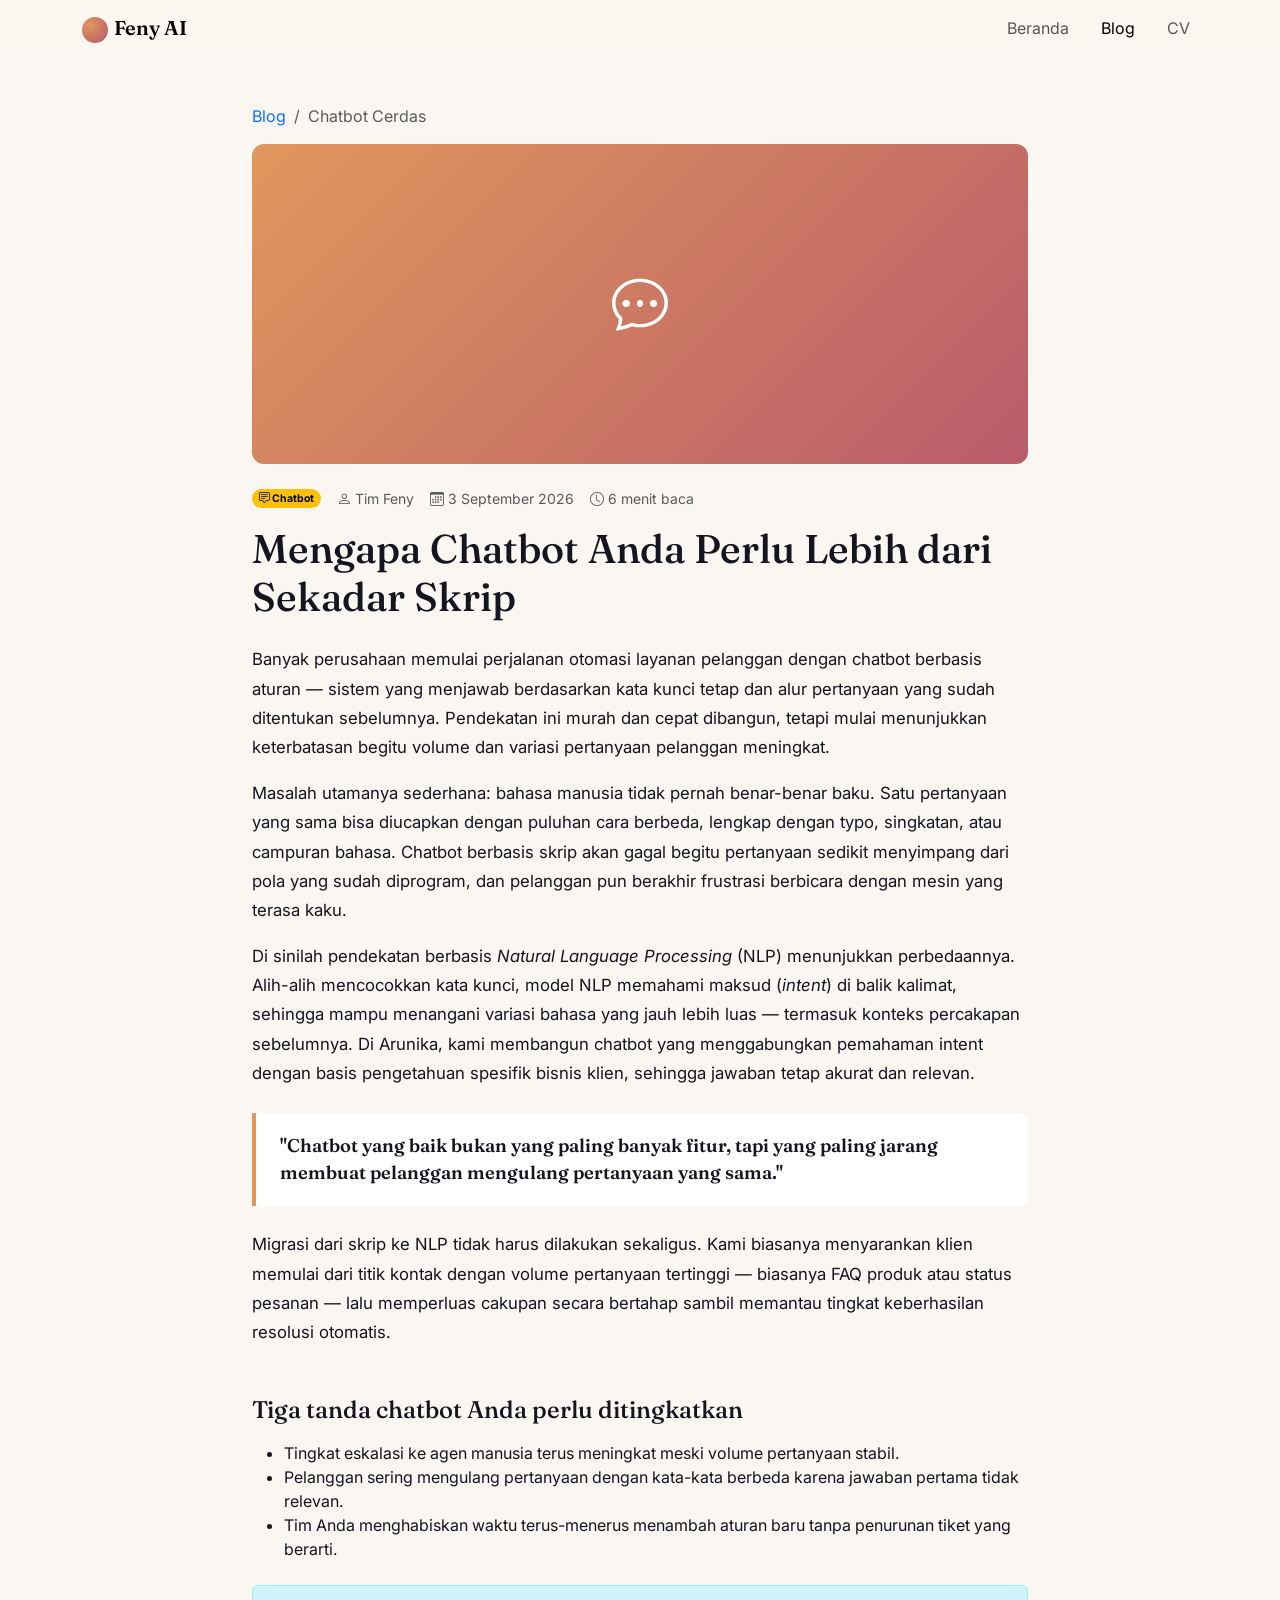
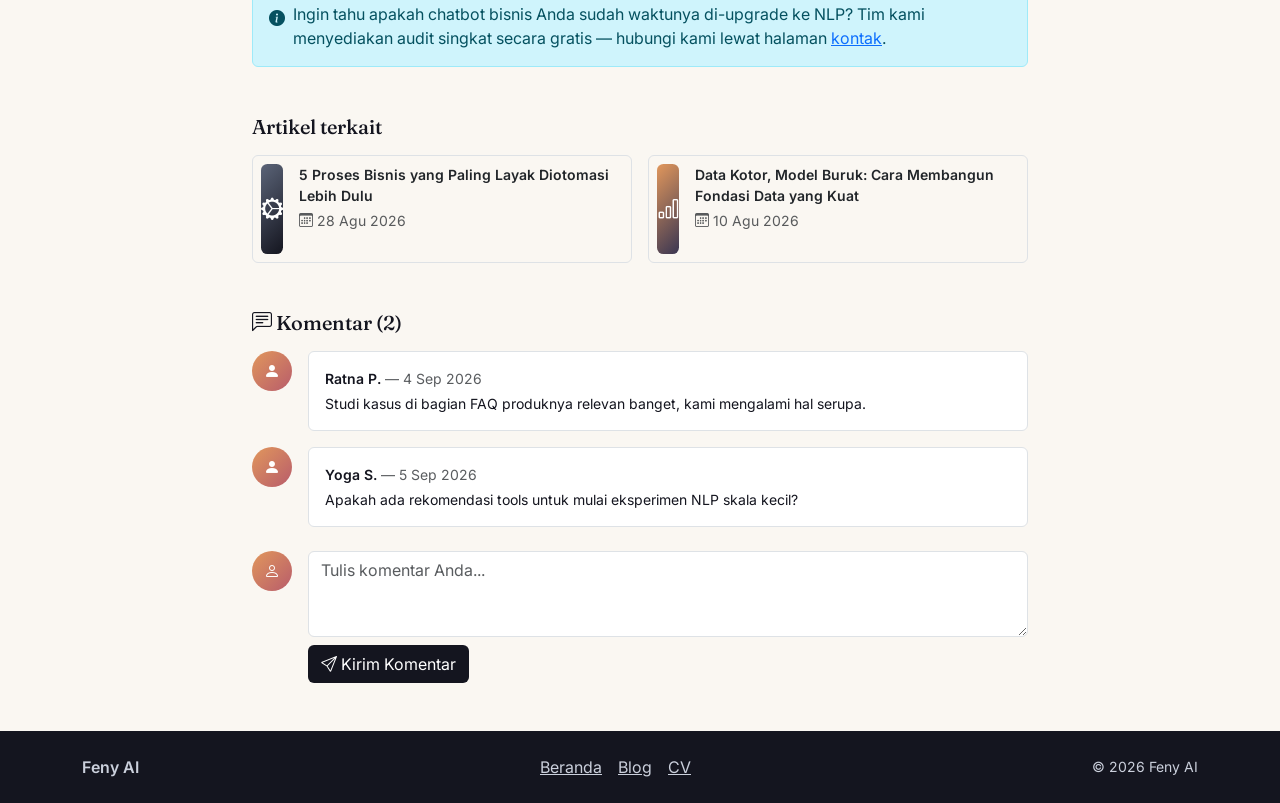
==== blog-detail.html @ c01c76f8 "Initial commit" ====
<!DOCTYPE html>
<html lang="id">
<head>
  <meta charset="UTF-8" />
  <meta name="viewport" content="width=device-width, initial-scale=1.0" />
  <title>Mengapa Chatbot Anda Perlu Lebih dari Sekadar Skrip — Feny AI</title>
  <meta name="description" content="Artikel Arunika AI tentang keterbatasan chatbot berbasis skrip dan alasan beralih ke pendekatan berbasis NLP." />

  <link href="https://cdn.jsdelivr.net/npm/bootstrap@5.3.3/dist/css/bootstrap.min.css" rel="stylesheet">
  <link rel="stylesheet" href="https://cdn.jsdelivr.net/npm/bootstrap-icons@1.11.3/font/bootstrap-icons.css">

  <link rel="preconnect" href="https://fonts.googleapis.com" />
  <link href="https://fonts.googleapis.com/css2?family=Fraunces:wght@600;700&family=Inter:wght@400;500;600&display=swap" rel="stylesheet" />

  <style>
    :root {
      --ak-ink: #14151f;
      --ak-amber: #e1975c;
      --ak-rose: #b85c6b;
      --ak-cream: #faf7f2;
    }
    body {
      font-family: 'Inter', sans-serif;
      background-color: var(--ak-cream);
      color: var(--ak-ink);
    }
    h1, h2, h3, .navbar-brand {
      font-family: 'Fraunces', serif;
    }
    .navbar-brand .brand-mark {
      display: inline-block;
      width: 26px;
      height: 26px;
      border-radius: 50%;
      background: radial-gradient(circle at 30% 30%, var(--ak-amber), var(--ak-rose) 90%);
      margin-right: 6px;
      vertical-align: middle;
    }
    .cover-detail {
      height: 320px;
      border-radius: .75rem;
      background: linear-gradient(135deg, #e1975c, #b85c6b);
      display: flex;
      align-items: center;
      justify-content: center;
      color: #fff;
      font-size: 3.5rem;
    }
    article.post-body p {
      font-size: 1.05rem;
      line-height: 1.75;
    }
    blockquote.ak-quote {
      border-left: 4px solid var(--ak-amber);
      background-color: #fff;
      padding: 1.2rem 1.5rem;
      border-radius: 0 .5rem .5rem 0;
      font-family: 'Fraunces', serif;
      font-size: 1.15rem;
      font-weight: 600;
      color: var(--ak-ink);
    }
    .related-cover {
      height: 90px;
      border-radius: .4rem;
      display: flex;
      align-items: center;
      justify-content: center;
      color: #fff;
      font-size: 1.4rem;
      flex-shrink: 0;
    }
    .comment-avatar {
      width: 40px;
      height: 40px;
      border-radius: 50%;
      background: linear-gradient(135deg, var(--ak-amber), var(--ak-rose));
      display: flex;
      align-items: center;
      justify-content: center;
      color: #fff;
      flex-shrink: 0;
    }
    footer.site-footer {
      background-color: var(--ak-ink);
      color: #cbd0dc;
    }
    footer.site-footer a { color: #cbd0dc; }
    footer.site-footer a:hover { color: #fff; }
  </style>
</head>
<body>

  <!-- ===================== NAVBAR ===================== -->
  <header>
    <nav class="navbar navbar-expand-lg" style="background-color: rgba(250,247,242,0.95);">
      <div class="container">
        <a class="navbar-brand fw-semibold" href="index.html">
          <span class="brand-mark" aria-hidden="true"></span>Feny AI
        </a>
        <button class="navbar-toggler" type="button" data-bs-toggle="collapse" data-bs-target="#navMain" aria-controls="navMain" aria-expanded="false" aria-label="Toggle navigation">
          <span class="navbar-toggler-icon"></span>
        </button>
        <div class="collapse navbar-collapse" id="navMain">
          <ul class="navbar-nav ms-auto align-items-lg-center gap-lg-3">
            <li class="nav-item"><a class="nav-link" href="index.html">Beranda</a></li>
            <li class="nav-item"><a class="nav-link active" aria-current="page" href="blog.html">Blog</a></li>
            <li class="nav-item"><a class="nav-link" href="cv.html">CV</a></li>
          </ul>
        </div>
      </div>
    </nav>
  </header>

  <main class="py-5">
    <div class="container" style="max-width: 800px;">

      <!-- Breadcrumb sederhana -->
      <nav aria-label="breadcrumb" class="mb-3">
        <ol class="breadcrumb small">
          <li class="breadcrumb-item"><a href="blog.html" class="text-decoration-none">Blog</a></li>
          <li class="breadcrumb-item active" aria-current="page">Chatbot Cerdas</li>
        </ol>
      </nav>

      <!-- ===================== COVER ===================== -->
      <div class="cover-detail mb-4">
        <i class="bi bi-chat-dots"></i>
      </div>

      <!-- ===================== META ===================== -->
      <div class="d-flex flex-wrap align-items-center gap-3 small text-muted mb-3">
        <span class="badge rounded-pill text-bg-warning"><i class="bi bi-chat-square-text"></i> Chatbot</span>
        <span><i class="bi bi-person"></i> Tim Feny</span>
        <span><i class="bi bi-calendar3"></i> 3 September 2026</span>
        <span><i class="bi bi-clock"></i> 6 menit baca</span>
      </div>

      <!-- ===================== JUDUL ===================== -->
      <h1 class="mb-4">Mengapa Chatbot Anda Perlu Lebih dari Sekadar Skrip</h1>

      <!-- ===================== ISI ARTIKEL ===================== -->
      <article class="post-body">
        <p>
          Banyak perusahaan memulai perjalanan otomasi layanan pelanggan dengan chatbot berbasis aturan —
          sistem yang menjawab berdasarkan kata kunci tetap dan alur pertanyaan yang sudah ditentukan sebelumnya.
          Pendekatan ini murah dan cepat dibangun, tetapi mulai menunjukkan keterbatasan begitu volume dan
          variasi pertanyaan pelanggan meningkat.
        </p>
        <p>
          Masalah utamanya sederhana: bahasa manusia tidak pernah benar-benar baku. Satu pertanyaan yang sama
          bisa diucapkan dengan puluhan cara berbeda, lengkap dengan typo, singkatan, atau campuran bahasa.
          Chatbot berbasis skrip akan gagal begitu pertanyaan sedikit menyimpang dari pola yang sudah
          diprogram, dan pelanggan pun berakhir frustrasi berbicara dengan mesin yang terasa kaku.
        </p>
        <p>
          Di sinilah pendekatan berbasis <em>Natural Language Processing</em> (NLP) menunjukkan perbedaannya.
          Alih-alih mencocokkan kata kunci, model NLP memahami maksud (<em>intent</em>) di balik kalimat,
          sehingga mampu menangani variasi bahasa yang jauh lebih luas — termasuk konteks percakapan
          sebelumnya. Di Arunika, kami membangun chatbot yang menggabungkan pemahaman intent dengan basis
          pengetahuan spesifik bisnis klien, sehingga jawaban tetap akurat dan relevan.
        </p>

        <blockquote class="ak-quote my-4">
          "Chatbot yang baik bukan yang paling banyak fitur, tapi yang paling jarang membuat pelanggan
          mengulang pertanyaan yang sama."
        </blockquote>

        <p>
          Migrasi dari skrip ke NLP tidak harus dilakukan sekaligus. Kami biasanya menyarankan klien memulai
          dari titik kontak dengan volume pertanyaan tertinggi — biasanya FAQ produk atau status pesanan —
          lalu memperluas cakupan secara bertahap sambil memantau tingkat keberhasilan resolusi otomatis.
        </p>

        <h2 class="h4 mt-5 mb-3">Tiga tanda chatbot Anda perlu ditingkatkan</h2>
        <ul>
          <li>Tingkat eskalasi ke agen manusia terus meningkat meski volume pertanyaan stabil.</li>
          <li>Pelanggan sering mengulang pertanyaan dengan kata-kata berbeda karena jawaban pertama tidak relevan.</li>
          <li>Tim Anda menghabiskan waktu terus-menerus menambah aturan baru tanpa penurunan tiket yang berarti.</li>
        </ul>

        <div class="alert alert-info d-flex align-items-start gap-2 mt-4" role="alert">
          <i class="bi bi-info-circle-fill mt-1"></i>
          <div>
            Ingin tahu apakah chatbot bisnis Anda sudah waktunya di-upgrade ke NLP? Tim kami menyediakan
            audit singkat secara gratis — hubungi kami lewat halaman <a href="index.html#kontak">kontak</a>.
          </div>
        </div>
      </article>

      <!-- ===================== ARTIKEL TERKAIT ===================== -->
      <section class="mt-5">
        <h2 class="h5 mb-3">Artikel terkait</h2>
        <div class="row g-3">
          <div class="col-md-6">
            <a href="blog-detail.html" class="d-flex gap-3 text-decoration-none text-dark p-2 rounded border">
              <div class="related-cover" style="background: linear-gradient(135deg, #5b6478, #14151f);">
                <i class="bi bi-gear-wide-connected"></i>
              </div>
              <div>
                <p class="fw-semibold mb-1 small">5 Proses Bisnis yang Paling Layak Diotomasi Lebih Dulu</p>
                <p class="text-muted small mb-0"><i class="bi bi-calendar3"></i> 28 Agu 2026</p>
              </div>
            </a>
          </div>
          <div class="col-md-6">
            <a href="blog-detail.html" class="d-flex gap-3 text-decoration-none text-dark p-2 rounded border">
              <div class="related-cover" style="background: linear-gradient(135deg, #e1975c, #3a3652);">
                <i class="bi bi-bar-chart"></i>
              </div>
              <div>
                <p class="fw-semibold mb-1 small">Data Kotor, Model Buruk: Cara Membangun Fondasi Data yang Kuat</p>
                <p class="text-muted small mb-0"><i class="bi bi-calendar3"></i> 10 Agu 2026</p>
              </div>
            </a>
          </div>
        </div>
      </section>

      <!-- ===================== KOMENTAR ===================== -->
      <section class="mt-5">
        <h2 class="h5 mb-3"><i class="bi bi-chat-left-text"></i> Komentar (2)</h2>

        <div class="d-flex gap-3 mb-3">
          <div class="comment-avatar"><i class="bi bi-person-fill"></i></div>
          <div class="bg-white rounded p-3 border flex-grow-1">
            <p class="fw-semibold mb-1 small">Ratna P. <span class="text-muted fw-normal">— 4 Sep 2026</span></p>
            <p class="mb-0 small">Studi kasus di bagian FAQ produknya relevan banget, kami mengalami hal serupa.</p>
          </div>
        </div>
        <div class="d-flex gap-3 mb-4">
          <div class="comment-avatar"><i class="bi bi-person-fill"></i></div>
          <div class="bg-white rounded p-3 border flex-grow-1">
            <p class="fw-semibold mb-1 small">Yoga S. <span class="text-muted fw-normal">— 5 Sep 2026</span></p>
            <p class="mb-0 small">Apakah ada rekomendasi tools untuk mulai eksperimen NLP skala kecil?</p>
          </div>
        </div>

        <form class="d-flex gap-3" action="#" method="post">
          <div class="comment-avatar"><i class="bi bi-person"></i></div>
          <div class="flex-grow-1">
            <textarea class="form-control mb-2" rows="3" placeholder="Tulis komentar Anda..." required></textarea>
            <button type="submit" class="btn btn-ak text-white" style="background-color: var(--ak-ink);">
              <i class="bi bi-send"></i> Kirim Komentar
            </button>
          </div>
        </form>
      </section>

    </div>
  </main>

  <!-- ===================== FOOTER ===================== -->
  <footer class="site-footer py-4">
    <div class="container d-flex flex-column flex-md-row justify-content-between align-items-center gap-2">
      <span class="fw-semibold">Feny AI</span>
      <div class="d-flex gap-3">
        <a href="index.html">Beranda</a>
        <a href="blog.html">Blog</a>
        <a href="cv.html">CV</a>
      </div>
      <small>&copy; 2026 Feny AI</small>
    </div>
  </footer>

  <script src="https://cdn.jsdelivr.net/npm/bootstrap@5.3.3/dist/js/bootstrap.bundle.min.js"></script>
</body>
</html>
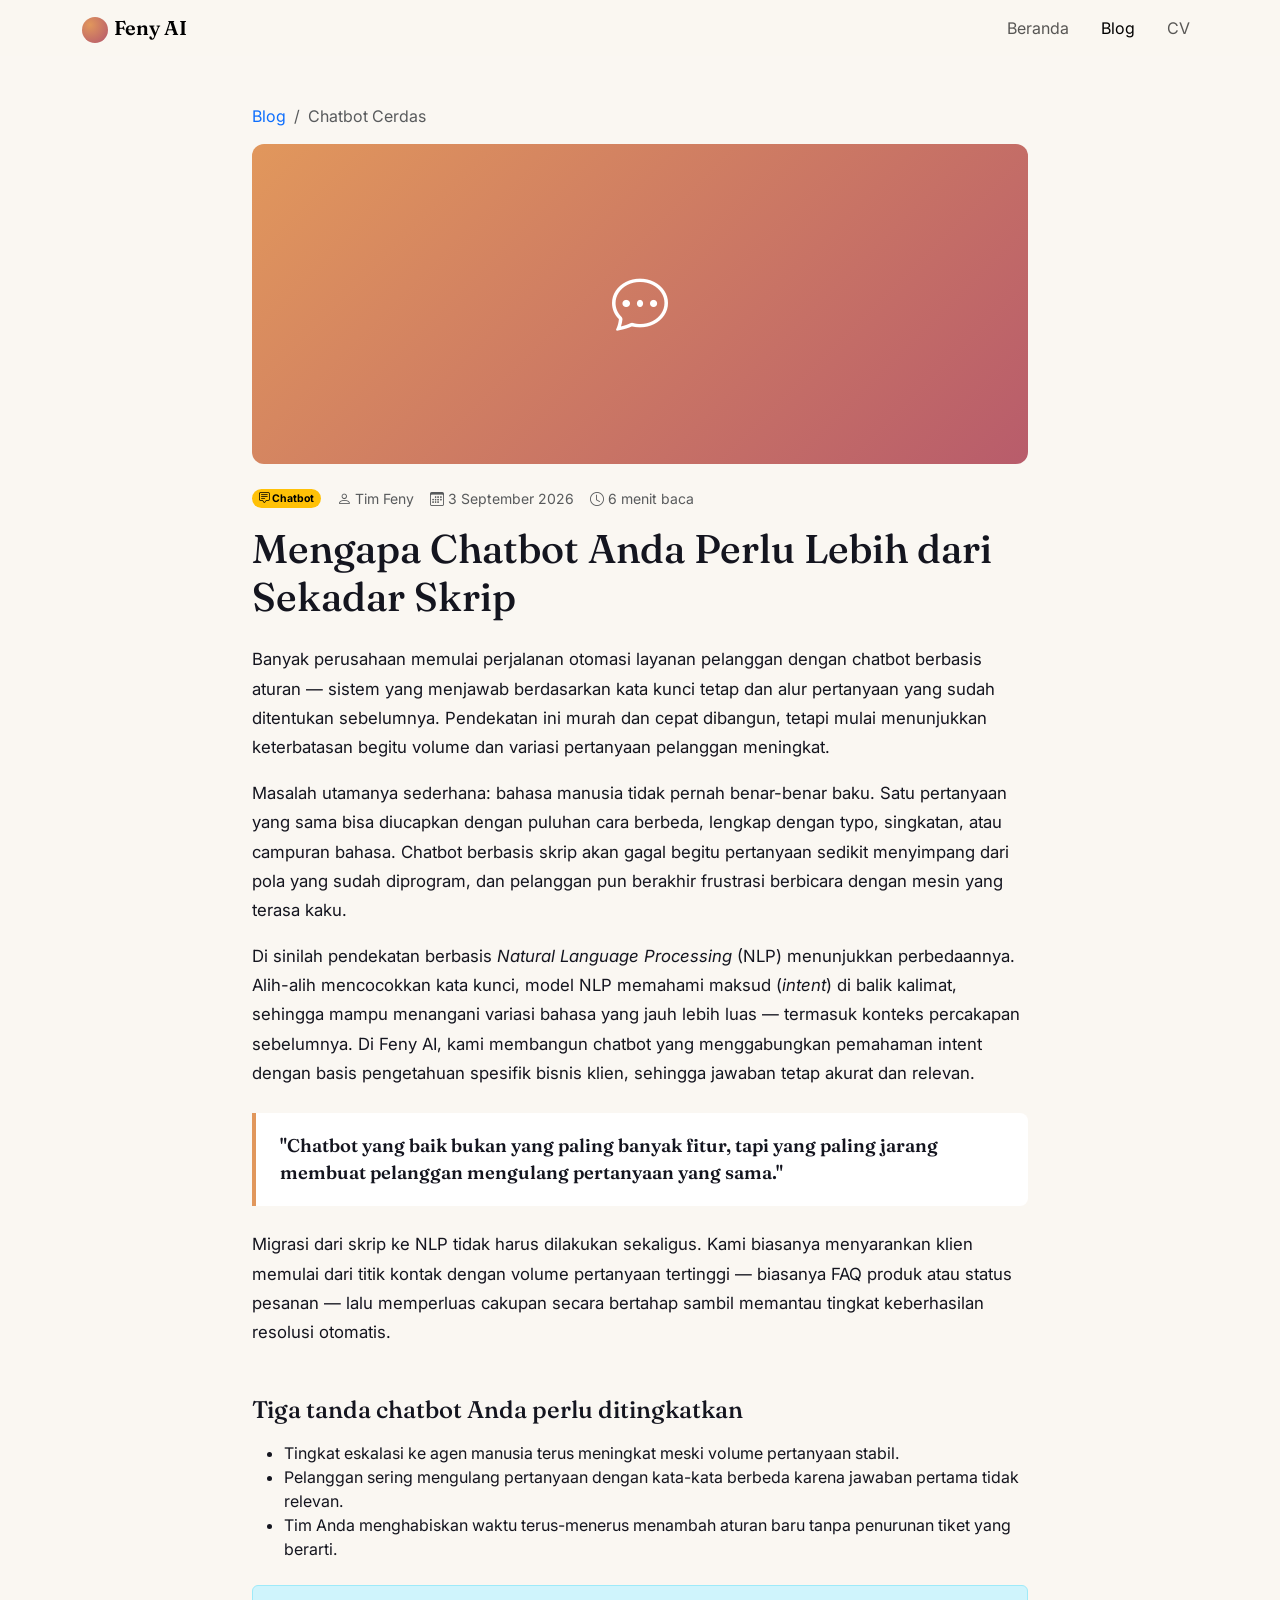
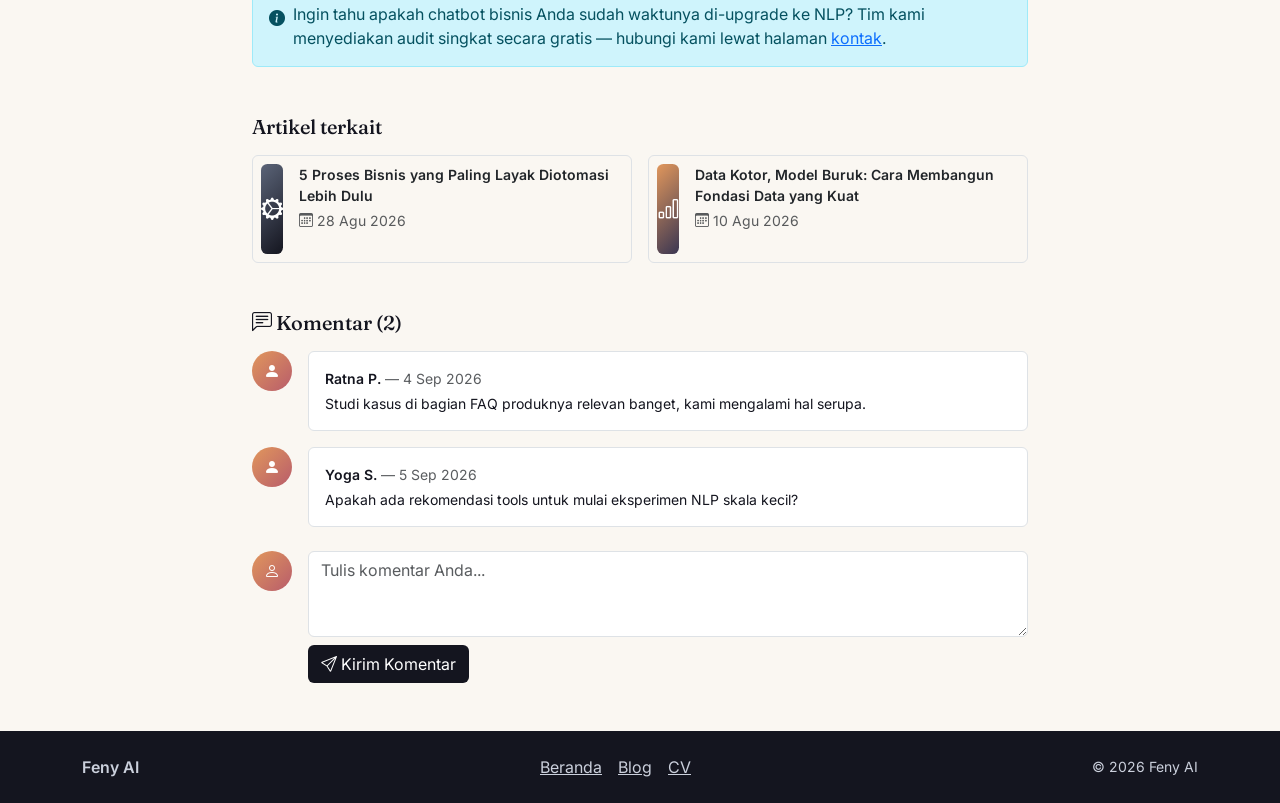
==== commit a8794b74: "halo" ====
--- a/blog-detail.html
+++ b/blog-detail.html
@@ -4,7 +4,7 @@
   <meta charset="UTF-8" />
   <meta name="viewport" content="width=device-width, initial-scale=1.0" />
   <title>Mengapa Chatbot Anda Perlu Lebih dari Sekadar Skrip — Feny AI</title>
-  <meta name="description" content="Artikel Arunika AI tentang keterbatasan chatbot berbasis skrip dan alasan beralih ke pendekatan berbasis NLP." />
+  <meta name="description" content="Artikel Feny AI tentang keterbatasan chatbot berbasis skrip dan alasan beralih ke pendekatan berbasis NLP." />
 
   <link href="https://cdn.jsdelivr.net/npm/bootstrap@5.3.3/dist/css/bootstrap.min.css" rel="stylesheet">
   <link rel="stylesheet" href="https://cdn.jsdelivr.net/npm/bootstrap-icons@1.11.3/font/bootstrap-icons.css">
@@ -157,8 +157,7 @@
           Di sinilah pendekatan berbasis <em>Natural Language Processing</em> (NLP) menunjukkan perbedaannya.
           Alih-alih mencocokkan kata kunci, model NLP memahami maksud (<em>intent</em>) di balik kalimat,
           sehingga mampu menangani variasi bahasa yang jauh lebih luas — termasuk konteks percakapan
-          sebelumnya. Di Arunika, kami membangun chatbot yang menggabungkan pemahaman intent dengan basis
-          pengetahuan spesifik bisnis klien, sehingga jawaban tetap akurat dan relevan.
+          sebelumnya. Di Feny AI, kami membangun chatbot yang menggabungkan pemahaman intent dengan basis pengetahuan spesifik bisnis klien, sehingga jawaban tetap akurat dan relevan.
         </p>
 
         <blockquote class="ak-quote my-4">
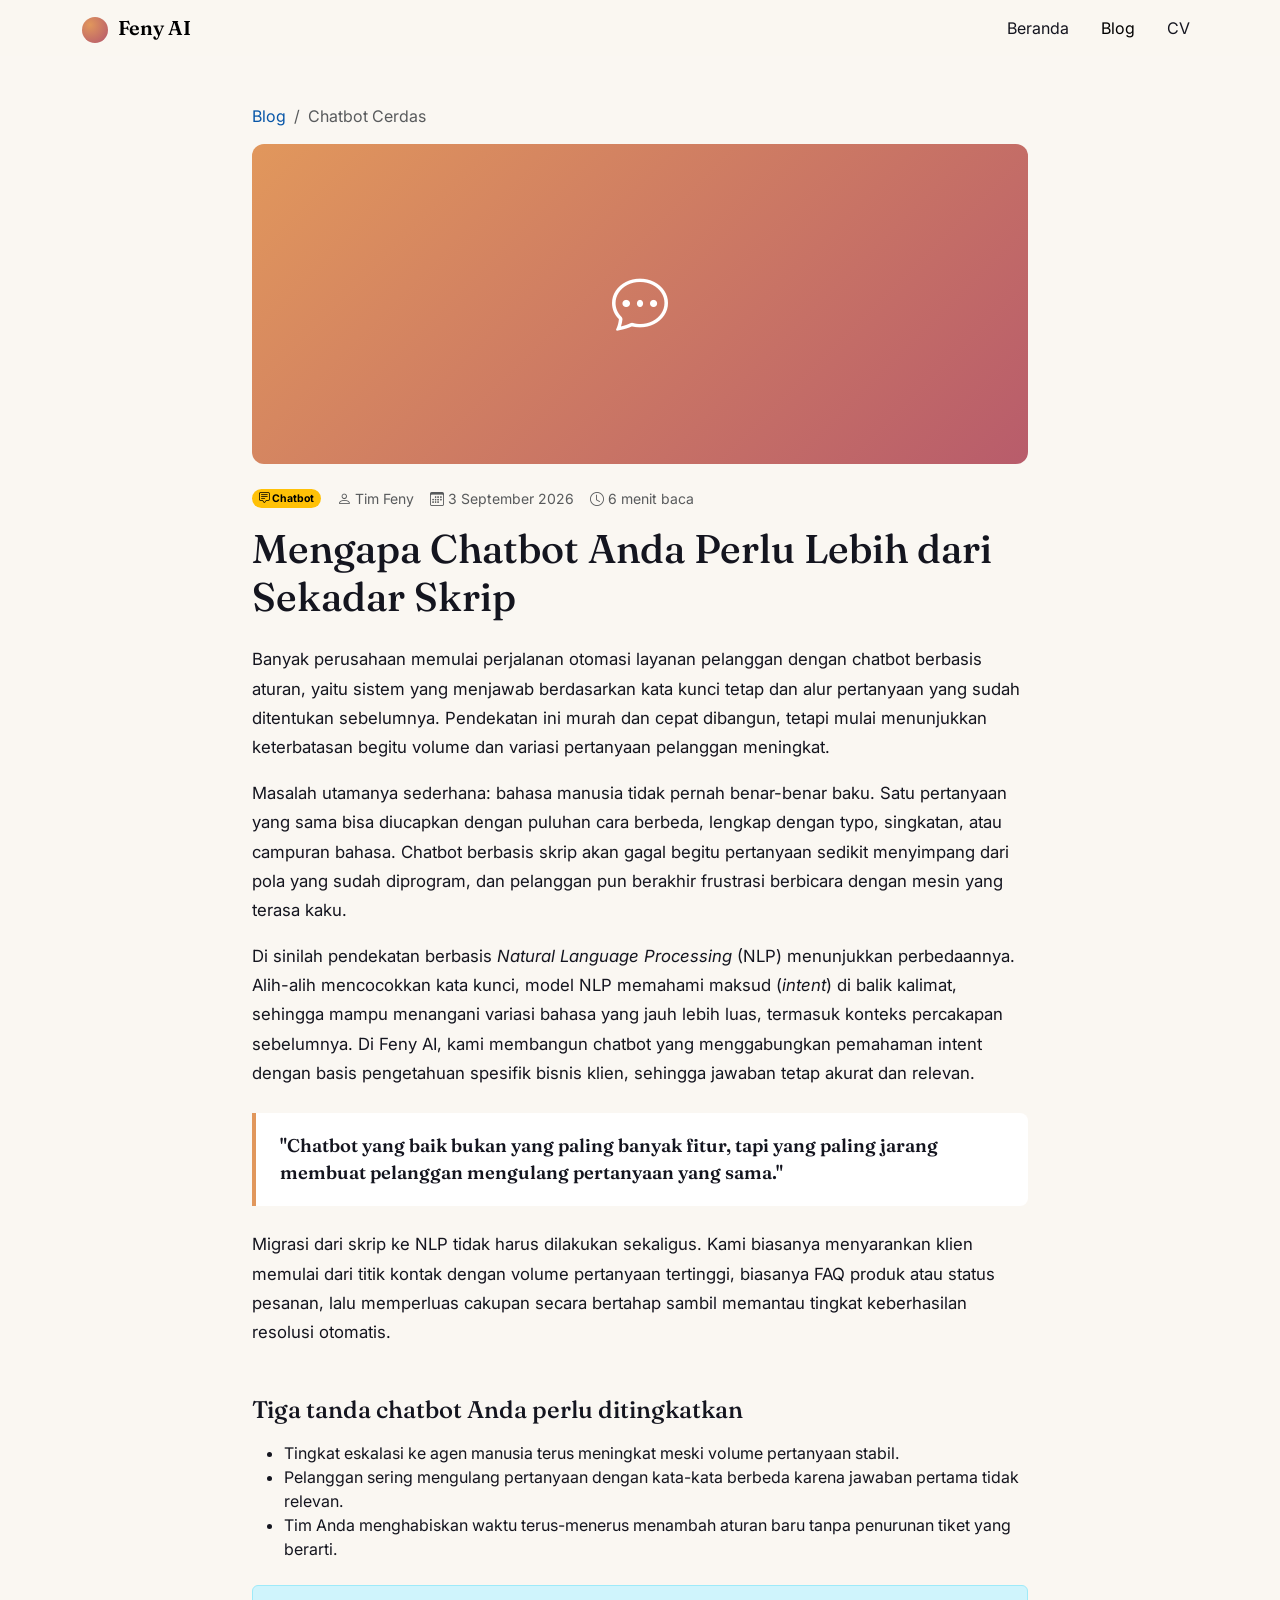
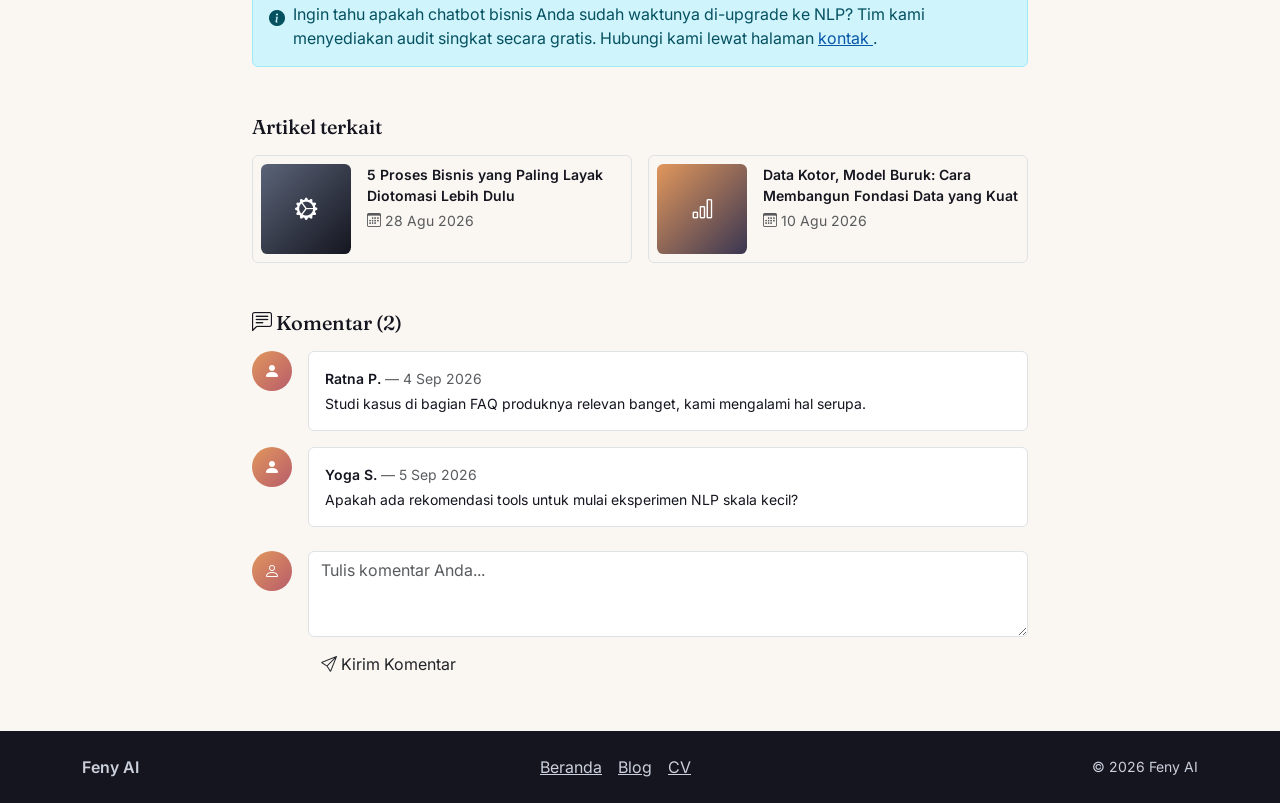
==== commit 9a4ef3cf: "." ====
--- a/blog-detail.html
+++ b/blog-detail.html
@@ -3,265 +3,753 @@
 <head>
   <meta charset="UTF-8" />
   <meta name="viewport" content="width=device-width, initial-scale=1.0" />
+
   <title>Mengapa Chatbot Anda Perlu Lebih dari Sekadar Skrip — Feny AI</title>
-  <meta name="description" content="Artikel Feny AI tentang keterbatasan chatbot berbasis skrip dan alasan beralih ke pendekatan berbasis NLP." />
-
-  <link href="https://cdn.jsdelivr.net/npm/bootstrap@5.3.3/dist/css/bootstrap.min.css" rel="stylesheet">
-  <link rel="stylesheet" href="https://cdn.jsdelivr.net/npm/bootstrap-icons@1.11.3/font/bootstrap-icons.css">
-
+
+  <meta
+    name="description"
+    content="Artikel Feny AI tentang keterbatasan chatbot berbasis skrip dan alasan beralih ke pendekatan berbasis NLP."
+  />
+
+  <!-- Bootstrap 5 -->
+  <link
+    href="https://cdn.jsdelivr.net/npm/bootstrap@5.3.3/dist/css/bootstrap.min.css"
+    rel="stylesheet"
+  />
+
+  <!-- Bootstrap Icons -->
+  <link
+    rel="stylesheet"
+    href="https://cdn.jsdelivr.net/npm/bootstrap-icons@1.11.3/font/bootstrap-icons.css"
+  />
+
+  <!-- Google Fonts -->
   <link rel="preconnect" href="https://fonts.googleapis.com" />
-  <link href="https://fonts.googleapis.com/css2?family=Fraunces:wght@600;700&family=Inter:wght@400;500;600&display=swap" rel="stylesheet" />
-
+  <link
+    href="https://fonts.googleapis.com/css2?family=Fraunces:wght@600;700&family=Inter:wght@400;500;600&display=swap"
+    rel="stylesheet"
+  />
+
+  <!-- CSS kustom halaman detail Blog Feny AI -->
   <style>
     :root {
-      --ak-ink: #14151f;
-      --ak-amber: #e1975c;
-      --ak-rose: #b85c6b;
-      --ak-cream: #faf7f2;
-    }
+      --feny-ink: #14151f;
+      --feny-amber: #e1975c;
+      --feny-rose: #b85c6b;
+      --feny-cream: #faf7f2;
+      --feny-link: #0756a8;
+    }
+
     body {
-      font-family: 'Inter', sans-serif;
-      background-color: var(--ak-cream);
-      color: var(--ak-ink);
-    }
-    h1, h2, h3, .navbar-brand {
-      font-family: 'Fraunces', serif;
-    }
+      font-family: "Inter", sans-serif;
+      background-color: var(--feny-cream);
+      color: var(--feny-ink);
+    }
+
+    h1,
+    h2,
+    h3,
+    .navbar-brand {
+      font-family: "Fraunces", serif;
+    }
+
+    /* ---------- NAVBAR ---------- */
+
+    .feny-navbar {
+      background-color: rgba(250, 247, 242, 0.95);
+    }
+
     .navbar-brand .brand-mark {
       display: inline-block;
       width: 26px;
       height: 26px;
       border-radius: 50%;
-      background: radial-gradient(circle at 30% 30%, var(--ak-amber), var(--ak-rose) 90%);
+      background: radial-gradient(
+        circle at 30% 30%,
+        var(--feny-amber),
+        var(--feny-rose) 90%
+      );
       margin-right: 6px;
       vertical-align: middle;
     }
+
+    .navbar .nav-link {
+      color: var(--feny-ink);
+    }
+
+    .navbar .nav-link:hover,
+    .navbar .nav-link:focus {
+      color: var(--feny-link);
+    }
+
+    /* ---------- KONTEN ARTIKEL ---------- */
+
+    .article-container {
+      max-width: 800px;
+    }
+
     .cover-detail {
       height: 320px;
-      border-radius: .75rem;
-      background: linear-gradient(135deg, #e1975c, #b85c6b);
+      border-radius: 0.75rem;
+      background: linear-gradient(
+        135deg,
+        #e1975c,
+        #b85c6b
+      );
       display: flex;
       align-items: center;
       justify-content: center;
-      color: #fff;
+      color: #ffffff;
       font-size: 3.5rem;
     }
+
     article.post-body p {
       font-size: 1.05rem;
       line-height: 1.75;
     }
-    blockquote.ak-quote {
-      border-left: 4px solid var(--ak-amber);
-      background-color: #fff;
+
+    /* ---------- BLOCKQUOTE ---------- */
+
+    blockquote.feny-quote {
+      border-left: 4px solid var(--feny-amber);
+      background-color: #ffffff;
       padding: 1.2rem 1.5rem;
-      border-radius: 0 .5rem .5rem 0;
-      font-family: 'Fraunces', serif;
+      border-radius: 0 0.5rem 0.5rem 0;
+      font-family: "Fraunces", serif;
       font-size: 1.15rem;
       font-weight: 600;
-      color: var(--ak-ink);
-    }
+      color: var(--feny-ink);
+    }
+
+    /* ---------- LINK ---------- */
+
+    .article-link {
+      color: var(--feny-link);
+    }
+
+    .article-link:hover,
+    .article-link:focus {
+      color: #043f7c;
+    }
+
+    /* ---------- ARTIKEL TERKAIT ---------- */
+
+    .related-article {
+      color: var(--feny-ink);
+    }
+
+    .related-article:hover,
+    .related-article:focus {
+      color: var(--feny-link);
+    }
+
     .related-cover {
+      width: 90px;
       height: 90px;
-      border-radius: .4rem;
+      border-radius: 0.4rem;
       display: flex;
       align-items: center;
       justify-content: center;
-      color: #fff;
+      color: #ffffff;
       font-size: 1.4rem;
       flex-shrink: 0;
     }
+
+    .related-cover-1 {
+      background: linear-gradient(
+        135deg,
+        #5b6478,
+        #14151f
+      );
+    }
+
+    .related-cover-2 {
+      background: linear-gradient(
+        135deg,
+        #e1975c,
+        #3a3652
+      );
+    }
+
+    /* ---------- KOMENTAR ---------- */
+
     .comment-avatar {
       width: 40px;
       height: 40px;
       border-radius: 50%;
-      background: linear-gradient(135deg, var(--ak-amber), var(--ak-rose));
+      background: linear-gradient(
+        135deg,
+        var(--feny-amber),
+        var(--feny-rose)
+      );
       display: flex;
       align-items: center;
       justify-content: center;
-      color: #fff;
+      color: #ffffff;
       flex-shrink: 0;
     }
+
+    .comment-box {
+      background-color: #ffffff;
+    }
+
+    /* ---------- FOOTER ---------- */
+
     footer.site-footer {
-      background-color: var(--ak-ink);
+      background-color: var(--feny-ink);
       color: #cbd0dc;
     }
-    footer.site-footer a { color: #cbd0dc; }
-    footer.site-footer a:hover { color: #fff; }
+
+    footer.site-footer a {
+      color: #cbd0dc;
+    }
+
+    footer.site-footer a:hover,
+    footer.site-footer a:focus {
+      color: #ffffff;
+    }
+
+    /* ---------- AKSESIBILITAS ---------- */
+
+    a:focus-visible,
+    button:focus-visible,
+    textarea:focus-visible {
+      outline: 3px solid var(--feny-amber);
+      outline-offset: 2px;
+    }
+
+    /* ---------- RESPONSIVE ---------- */
+
+    @media (max-width: 576px) {
+      .cover-detail {
+        height: 220px;
+        font-size: 2.8rem;
+      }
+
+      .related-cover {
+        width: 70px;
+        height: 70px;
+      }
+    }
   </style>
 </head>
+
 <body>
 
   <!-- ===================== NAVBAR ===================== -->
   <header>
-    <nav class="navbar navbar-expand-lg" style="background-color: rgba(250,247,242,0.95);">
+    <nav class="navbar navbar-expand-lg feny-navbar">
       <div class="container">
+
         <a class="navbar-brand fw-semibold" href="index.html">
-          <span class="brand-mark" aria-hidden="true"></span>Feny AI
+          <span class="brand-mark" aria-hidden="true"></span>
+          Feny AI
         </a>
-        <button class="navbar-toggler" type="button" data-bs-toggle="collapse" data-bs-target="#navMain" aria-controls="navMain" aria-expanded="false" aria-label="Toggle navigation">
+
+        <button
+          class="navbar-toggler"
+          type="button"
+          data-bs-toggle="collapse"
+          data-bs-target="#navMain"
+          aria-controls="navMain"
+          aria-expanded="false"
+          aria-label="Buka menu navigasi"
+        >
           <span class="navbar-toggler-icon"></span>
         </button>
+
         <div class="collapse navbar-collapse" id="navMain">
           <ul class="navbar-nav ms-auto align-items-lg-center gap-lg-3">
-            <li class="nav-item"><a class="nav-link" href="index.html">Beranda</a></li>
-            <li class="nav-item"><a class="nav-link active" aria-current="page" href="blog.html">Blog</a></li>
-            <li class="nav-item"><a class="nav-link" href="cv.html">CV</a></li>
+
+            <li class="nav-item">
+              <a class="nav-link" href="index.html">
+                Beranda
+              </a>
+            </li>
+
+            <li class="nav-item">
+              <a
+                class="nav-link active"
+                aria-current="page"
+                href="blog.html"
+              >
+                Blog
+              </a>
+            </li>
+
+            <li class="nav-item">
+              <a class="nav-link" href="cv.html">
+                CV
+              </a>
+            </li>
+
           </ul>
         </div>
+
       </div>
     </nav>
   </header>
 
+
+  <!-- ===================== MAIN ===================== -->
   <main class="py-5">
-    <div class="container" style="max-width: 800px;">
-
-      <!-- Breadcrumb sederhana -->
+
+    <div class="container article-container">
+
+      <!-- ===================== BREADCRUMB ===================== -->
       <nav aria-label="breadcrumb" class="mb-3">
+
         <ol class="breadcrumb small">
-          <li class="breadcrumb-item"><a href="blog.html" class="text-decoration-none">Blog</a></li>
-          <li class="breadcrumb-item active" aria-current="page">Chatbot Cerdas</li>
+
+          <li class="breadcrumb-item">
+            <a
+              href="blog.html"
+              class="text-decoration-none article-link"
+            >
+              Blog
+            </a>
+          </li>
+
+          <li
+            class="breadcrumb-item active"
+            aria-current="page"
+          >
+            Chatbot Cerdas
+          </li>
+
         </ol>
+
       </nav>
 
+
       <!-- ===================== COVER ===================== -->
-      <div class="cover-detail mb-4">
-        <i class="bi bi-chat-dots"></i>
+      <div
+        class="cover-detail mb-4"
+        role="img"
+        aria-label="Ilustrasi chatbot"
+      >
+        <i
+          class="bi bi-chat-dots"
+          aria-hidden="true"
+        ></i>
       </div>
 
+
       <!-- ===================== META ===================== -->
-      <div class="d-flex flex-wrap align-items-center gap-3 small text-muted mb-3">
-        <span class="badge rounded-pill text-bg-warning"><i class="bi bi-chat-square-text"></i> Chatbot</span>
-        <span><i class="bi bi-person"></i> Tim Feny</span>
-        <span><i class="bi bi-calendar3"></i> 3 September 2026</span>
-        <span><i class="bi bi-clock"></i> 6 menit baca</span>
+      <div
+        class="d-flex flex-wrap align-items-center gap-3 small text-muted mb-3"
+      >
+
+        <span class="badge rounded-pill text-bg-warning">
+          <i
+            class="bi bi-chat-square-text"
+            aria-hidden="true"
+          ></i>
+          Chatbot
+        </span>
+
+        <span>
+          <i
+            class="bi bi-person"
+            aria-hidden="true"
+          ></i>
+          Tim Feny
+        </span>
+
+        <span>
+          <i
+            class="bi bi-calendar3"
+            aria-hidden="true"
+          ></i>
+          3 September 2026
+        </span>
+
+        <span>
+          <i
+            class="bi bi-clock"
+            aria-hidden="true"
+          ></i>
+          6 menit baca
+        </span>
+
       </div>
 
+
       <!-- ===================== JUDUL ===================== -->
-      <h1 class="mb-4">Mengapa Chatbot Anda Perlu Lebih dari Sekadar Skrip</h1>
+      <h1 class="mb-4">
+        Mengapa Chatbot Anda Perlu Lebih dari Sekadar Skrip
+      </h1>
+
 
       <!-- ===================== ISI ARTIKEL ===================== -->
       <article class="post-body">
+
         <p>
-          Banyak perusahaan memulai perjalanan otomasi layanan pelanggan dengan chatbot berbasis aturan —
-          sistem yang menjawab berdasarkan kata kunci tetap dan alur pertanyaan yang sudah ditentukan sebelumnya.
-          Pendekatan ini murah dan cepat dibangun, tetapi mulai menunjukkan keterbatasan begitu volume dan
-          variasi pertanyaan pelanggan meningkat.
+          Banyak perusahaan memulai perjalanan otomasi layanan pelanggan
+          dengan chatbot berbasis aturan, yaitu sistem yang menjawab
+          berdasarkan kata kunci tetap dan alur pertanyaan yang sudah
+          ditentukan sebelumnya. Pendekatan ini murah dan cepat dibangun,
+          tetapi mulai menunjukkan keterbatasan begitu volume dan variasi
+          pertanyaan pelanggan meningkat.
         </p>
+
         <p>
-          Masalah utamanya sederhana: bahasa manusia tidak pernah benar-benar baku. Satu pertanyaan yang sama
-          bisa diucapkan dengan puluhan cara berbeda, lengkap dengan typo, singkatan, atau campuran bahasa.
-          Chatbot berbasis skrip akan gagal begitu pertanyaan sedikit menyimpang dari pola yang sudah
-          diprogram, dan pelanggan pun berakhir frustrasi berbicara dengan mesin yang terasa kaku.
+          Masalah utamanya sederhana: bahasa manusia tidak pernah benar-benar
+          baku. Satu pertanyaan yang sama bisa diucapkan dengan puluhan cara
+          berbeda, lengkap dengan typo, singkatan, atau campuran bahasa.
+          Chatbot berbasis skrip akan gagal begitu pertanyaan sedikit
+          menyimpang dari pola yang sudah diprogram, dan pelanggan pun
+          berakhir frustrasi berbicara dengan mesin yang terasa kaku.
         </p>
+
         <p>
-          Di sinilah pendekatan berbasis <em>Natural Language Processing</em> (NLP) menunjukkan perbedaannya.
-          Alih-alih mencocokkan kata kunci, model NLP memahami maksud (<em>intent</em>) di balik kalimat,
-          sehingga mampu menangani variasi bahasa yang jauh lebih luas — termasuk konteks percakapan
-          sebelumnya. Di Feny AI, kami membangun chatbot yang menggabungkan pemahaman intent dengan basis pengetahuan spesifik bisnis klien, sehingga jawaban tetap akurat dan relevan.
+          Di sinilah pendekatan berbasis
+          <em>Natural Language Processing</em> (NLP) menunjukkan perbedaannya.
+          Alih-alih mencocokkan kata kunci, model NLP memahami maksud
+          (<em>intent</em>) di balik kalimat, sehingga mampu menangani
+          variasi bahasa yang jauh lebih luas, termasuk konteks percakapan
+          sebelumnya. Di Feny AI, kami membangun chatbot yang menggabungkan
+          pemahaman intent dengan basis pengetahuan spesifik bisnis klien,
+          sehingga jawaban tetap akurat dan relevan.
         </p>
 
-        <blockquote class="ak-quote my-4">
-          "Chatbot yang baik bukan yang paling banyak fitur, tapi yang paling jarang membuat pelanggan
-          mengulang pertanyaan yang sama."
+
+        <!-- ===================== BLOCKQUOTE ===================== -->
+        <blockquote class="feny-quote my-4">
+          "Chatbot yang baik bukan yang paling banyak fitur, tapi yang
+          paling jarang membuat pelanggan mengulang pertanyaan yang sama."
         </blockquote>
 
+
         <p>
-          Migrasi dari skrip ke NLP tidak harus dilakukan sekaligus. Kami biasanya menyarankan klien memulai
-          dari titik kontak dengan volume pertanyaan tertinggi — biasanya FAQ produk atau status pesanan —
-          lalu memperluas cakupan secara bertahap sambil memantau tingkat keberhasilan resolusi otomatis.
+          Migrasi dari skrip ke NLP tidak harus dilakukan sekaligus.
+          Kami biasanya menyarankan klien memulai dari titik kontak dengan
+          volume pertanyaan tertinggi, biasanya FAQ produk atau status
+          pesanan, lalu memperluas cakupan secara bertahap sambil memantau
+          tingkat keberhasilan resolusi otomatis.
         </p>
 
-        <h2 class="h4 mt-5 mb-3">Tiga tanda chatbot Anda perlu ditingkatkan</h2>
+
+        <!-- ===================== POIN UTAMA ===================== -->
+        <h2 class="h4 mt-5 mb-3">
+          Tiga tanda chatbot Anda perlu ditingkatkan
+        </h2>
+
         <ul>
-          <li>Tingkat eskalasi ke agen manusia terus meningkat meski volume pertanyaan stabil.</li>
-          <li>Pelanggan sering mengulang pertanyaan dengan kata-kata berbeda karena jawaban pertama tidak relevan.</li>
-          <li>Tim Anda menghabiskan waktu terus-menerus menambah aturan baru tanpa penurunan tiket yang berarti.</li>
+          <li>
+            Tingkat eskalasi ke agen manusia terus meningkat meski volume
+            pertanyaan stabil.
+          </li>
+
+          <li>
+            Pelanggan sering mengulang pertanyaan dengan kata-kata berbeda
+            karena jawaban pertama tidak relevan.
+          </li>
+
+          <li>
+            Tim Anda menghabiskan waktu terus-menerus menambah aturan baru
+            tanpa penurunan tiket yang berarti.
+          </li>
         </ul>
 
-        <div class="alert alert-info d-flex align-items-start gap-2 mt-4" role="alert">
-          <i class="bi bi-info-circle-fill mt-1"></i>
+
+        <!-- ===================== ALERT ===================== -->
+        <div
+          class="alert alert-info d-flex align-items-start gap-2 mt-4"
+          role="alert"
+        >
+
+          <i
+            class="bi bi-info-circle-fill mt-1"
+            aria-hidden="true"
+          ></i>
+
           <div>
-            Ingin tahu apakah chatbot bisnis Anda sudah waktunya di-upgrade ke NLP? Tim kami menyediakan
-            audit singkat secara gratis — hubungi kami lewat halaman <a href="index.html#kontak">kontak</a>.
-          </div>
+            Ingin tahu apakah chatbot bisnis Anda sudah waktunya di-upgrade
+            ke NLP? Tim kami menyediakan audit singkat secara gratis.
+            Hubungi kami lewat halaman
+            <a
+              href="index.html#kontak"
+              class="article-link"
+            >
+              kontak
+            </a>.
+          </div>
+
         </div>
+
       </article>
 
+
       <!-- ===================== ARTIKEL TERKAIT ===================== -->
-      <section class="mt-5">
-        <h2 class="h5 mb-3">Artikel terkait</h2>
+      <section
+        class="mt-5"
+        aria-labelledby="artikel-terkait"
+      >
+
+        <h2
+          id="artikel-terkait"
+          class="h5 mb-3"
+        >
+          Artikel terkait
+        </h2>
+
         <div class="row g-3">
+
+          <!-- Artikel terkait 1 -->
           <div class="col-md-6">
-            <a href="blog-detail.html" class="d-flex gap-3 text-decoration-none text-dark p-2 rounded border">
-              <div class="related-cover" style="background: linear-gradient(135deg, #5b6478, #14151f);">
-                <i class="bi bi-gear-wide-connected"></i>
+
+            <a
+              href="blog-detail.html"
+              class="related-article d-flex gap-3 text-decoration-none p-2 rounded border"
+            >
+
+              <div
+                class="related-cover related-cover-1"
+                role="img"
+                aria-label="Ilustrasi otomasi"
+              >
+                <i
+                  class="bi bi-gear-wide-connected"
+                  aria-hidden="true"
+                ></i>
               </div>
+
               <div>
-                <p class="fw-semibold mb-1 small">5 Proses Bisnis yang Paling Layak Diotomasi Lebih Dulu</p>
-                <p class="text-muted small mb-0"><i class="bi bi-calendar3"></i> 28 Agu 2026</p>
+
+                <p class="fw-semibold mb-1 small">
+                  5 Proses Bisnis yang Paling Layak Diotomasi Lebih Dulu
+                </p>
+
+                <p class="text-muted small mb-0">
+                  <i
+                    class="bi bi-calendar3"
+                    aria-hidden="true"
+                  ></i>
+                  28 Agu 2026
+                </p>
+
               </div>
+
             </a>
-          </div>
+
+          </div>
+
+
+          <!-- Artikel terkait 2 -->
           <div class="col-md-6">
-            <a href="blog-detail.html" class="d-flex gap-3 text-decoration-none text-dark p-2 rounded border">
-              <div class="related-cover" style="background: linear-gradient(135deg, #e1975c, #3a3652);">
-                <i class="bi bi-bar-chart"></i>
+
+            <a
+              href="blog-detail.html"
+              class="related-article d-flex gap-3 text-decoration-none p-2 rounded border"
+            >
+
+              <div
+                class="related-cover related-cover-2"
+                role="img"
+                aria-label="Ilustrasi data"
+              >
+                <i
+                  class="bi bi-bar-chart"
+                  aria-hidden="true"
+                ></i>
               </div>
+
               <div>
-                <p class="fw-semibold mb-1 small">Data Kotor, Model Buruk: Cara Membangun Fondasi Data yang Kuat</p>
-                <p class="text-muted small mb-0"><i class="bi bi-calendar3"></i> 10 Agu 2026</p>
+
+                <p class="fw-semibold mb-1 small">
+                  Data Kotor, Model Buruk: Cara Membangun Fondasi Data yang Kuat
+                </p>
+
+                <p class="text-muted small mb-0">
+                  <i
+                    class="bi bi-calendar3"
+                    aria-hidden="true"
+                  ></i>
+                  10 Agu 2026
+                </p>
+
               </div>
+
             </a>
-          </div>
+
+          </div>
+
         </div>
+
       </section>
 
+
       <!-- ===================== KOMENTAR ===================== -->
-      <section class="mt-5">
-        <h2 class="h5 mb-3"><i class="bi bi-chat-left-text"></i> Komentar (2)</h2>
-
+      <section
+        class="mt-5"
+        aria-labelledby="bagian-komentar"
+      >
+
+        <h2
+          id="bagian-komentar"
+          class="h5 mb-3"
+        >
+          <i
+            class="bi bi-chat-left-text"
+            aria-hidden="true"
+          ></i>
+          Komentar (2)
+        </h2>
+
+
+        <!-- Komentar 1 -->
         <div class="d-flex gap-3 mb-3">
-          <div class="comment-avatar"><i class="bi bi-person-fill"></i></div>
-          <div class="bg-white rounded p-3 border flex-grow-1">
-            <p class="fw-semibold mb-1 small">Ratna P. <span class="text-muted fw-normal">— 4 Sep 2026</span></p>
-            <p class="mb-0 small">Studi kasus di bagian FAQ produknya relevan banget, kami mengalami hal serupa.</p>
-          </div>
+
+          <div
+            class="comment-avatar"
+            aria-hidden="true"
+          >
+            <i class="bi bi-person-fill"></i>
+          </div>
+
+          <div class="comment-box rounded p-3 border flex-grow-1">
+
+            <p class="fw-semibold mb-1 small">
+              Ratna P.
+              <span class="text-muted fw-normal">
+                — 4 Sep 2026
+              </span>
+            </p>
+
+            <p class="mb-0 small">
+              Studi kasus di bagian FAQ produknya relevan banget,
+              kami mengalami hal serupa.
+            </p>
+
+          </div>
+
         </div>
+
+
+        <!-- Komentar 2 -->
         <div class="d-flex gap-3 mb-4">
-          <div class="comment-avatar"><i class="bi bi-person-fill"></i></div>
-          <div class="bg-white rounded p-3 border flex-grow-1">
-            <p class="fw-semibold mb-1 small">Yoga S. <span class="text-muted fw-normal">— 5 Sep 2026</span></p>
-            <p class="mb-0 small">Apakah ada rekomendasi tools untuk mulai eksperimen NLP skala kecil?</p>
-          </div>
+
+          <div
+            class="comment-avatar"
+            aria-hidden="true"
+          >
+            <i class="bi bi-person-fill"></i>
+          </div>
+
+          <div class="comment-box rounded p-3 border flex-grow-1">
+
+            <p class="fw-semibold mb-1 small">
+              Yoga S.
+              <span class="text-muted fw-normal">
+                — 5 Sep 2026
+              </span>
+            </p>
+
+            <p class="mb-0 small">
+              Apakah ada rekomendasi tools untuk mulai eksperimen
+              NLP skala kecil?
+            </p>
+
+          </div>
+
         </div>
 
-        <form class="d-flex gap-3" action="#" method="post">
-          <div class="comment-avatar"><i class="bi bi-person"></i></div>
+
+        <!-- Form komentar -->
+        <form
+          class="d-flex gap-3"
+          action="#"
+          method="post"
+        >
+
+          <div
+            class="comment-avatar"
+            aria-hidden="true"
+          >
+            <i class="bi bi-person"></i>
+          </div>
+
           <div class="flex-grow-1">
-            <textarea class="form-control mb-2" rows="3" placeholder="Tulis komentar Anda..." required></textarea>
-            <button type="submit" class="btn btn-ak text-white" style="background-color: var(--ak-ink);">
-              <i class="bi bi-send"></i> Kirim Komentar
+
+            <label
+              for="comment"
+              class="visually-hidden"
+            >
+              Tulis komentar
+            </label>
+
+            <textarea
+              id="comment"
+              name="comment"
+              class="form-control mb-2"
+              rows="3"
+              placeholder="Tulis komentar Anda..."
+              required
+            ></textarea>
+
+            <button
+              type="submit"
+              class="btn btn-feny"
+            >
+              <i
+                class="bi bi-send"
+                aria-hidden="true"
+              ></i>
+              Kirim Komentar
             </button>
-          </div>
+
+          </div>
+
         </form>
+
       </section>
 
     </div>
+
   </main>
+
 
   <!-- ===================== FOOTER ===================== -->
   <footer class="site-footer py-4">
-    <div class="container d-flex flex-column flex-md-row justify-content-between align-items-center gap-2">
-      <span class="fw-semibold">Feny AI</span>
+
+    <div
+      class="container d-flex flex-column flex-md-row justify-content-between align-items-center gap-2"
+    >
+
+      <span class="fw-semibold">
+        Feny AI
+      </span>
+
       <div class="d-flex gap-3">
-        <a href="index.html">Beranda</a>
-        <a href="blog.html">Blog</a>
-        <a href="cv.html">CV</a>
+
+        <a href="index.html">
+          Beranda
+        </a>
+
+        <a href="blog.html">
+          Blog
+        </a>
+
+        <a href="cv.html">
+          CV
+        </a>
+
       </div>
-      <small>&copy; 2026 Feny AI</small>
+
+      <small>
+        &copy; 2026 Feny AI
+      </small>
+
     </div>
+
   </footer>
 
-  <script src="https://cdn.jsdelivr.net/npm/bootstrap@5.3.3/dist/js/bootstrap.bundle.min.js"></script>
+
+  <!-- Bootstrap Bundle JS -->
+  <script
+    src="https://cdn.jsdelivr.net/npm/bootstrap@5.3.3/dist/js/bootstrap.bundle.min.js"
+  ></script>
+
 </body>
-</html>
+</html>
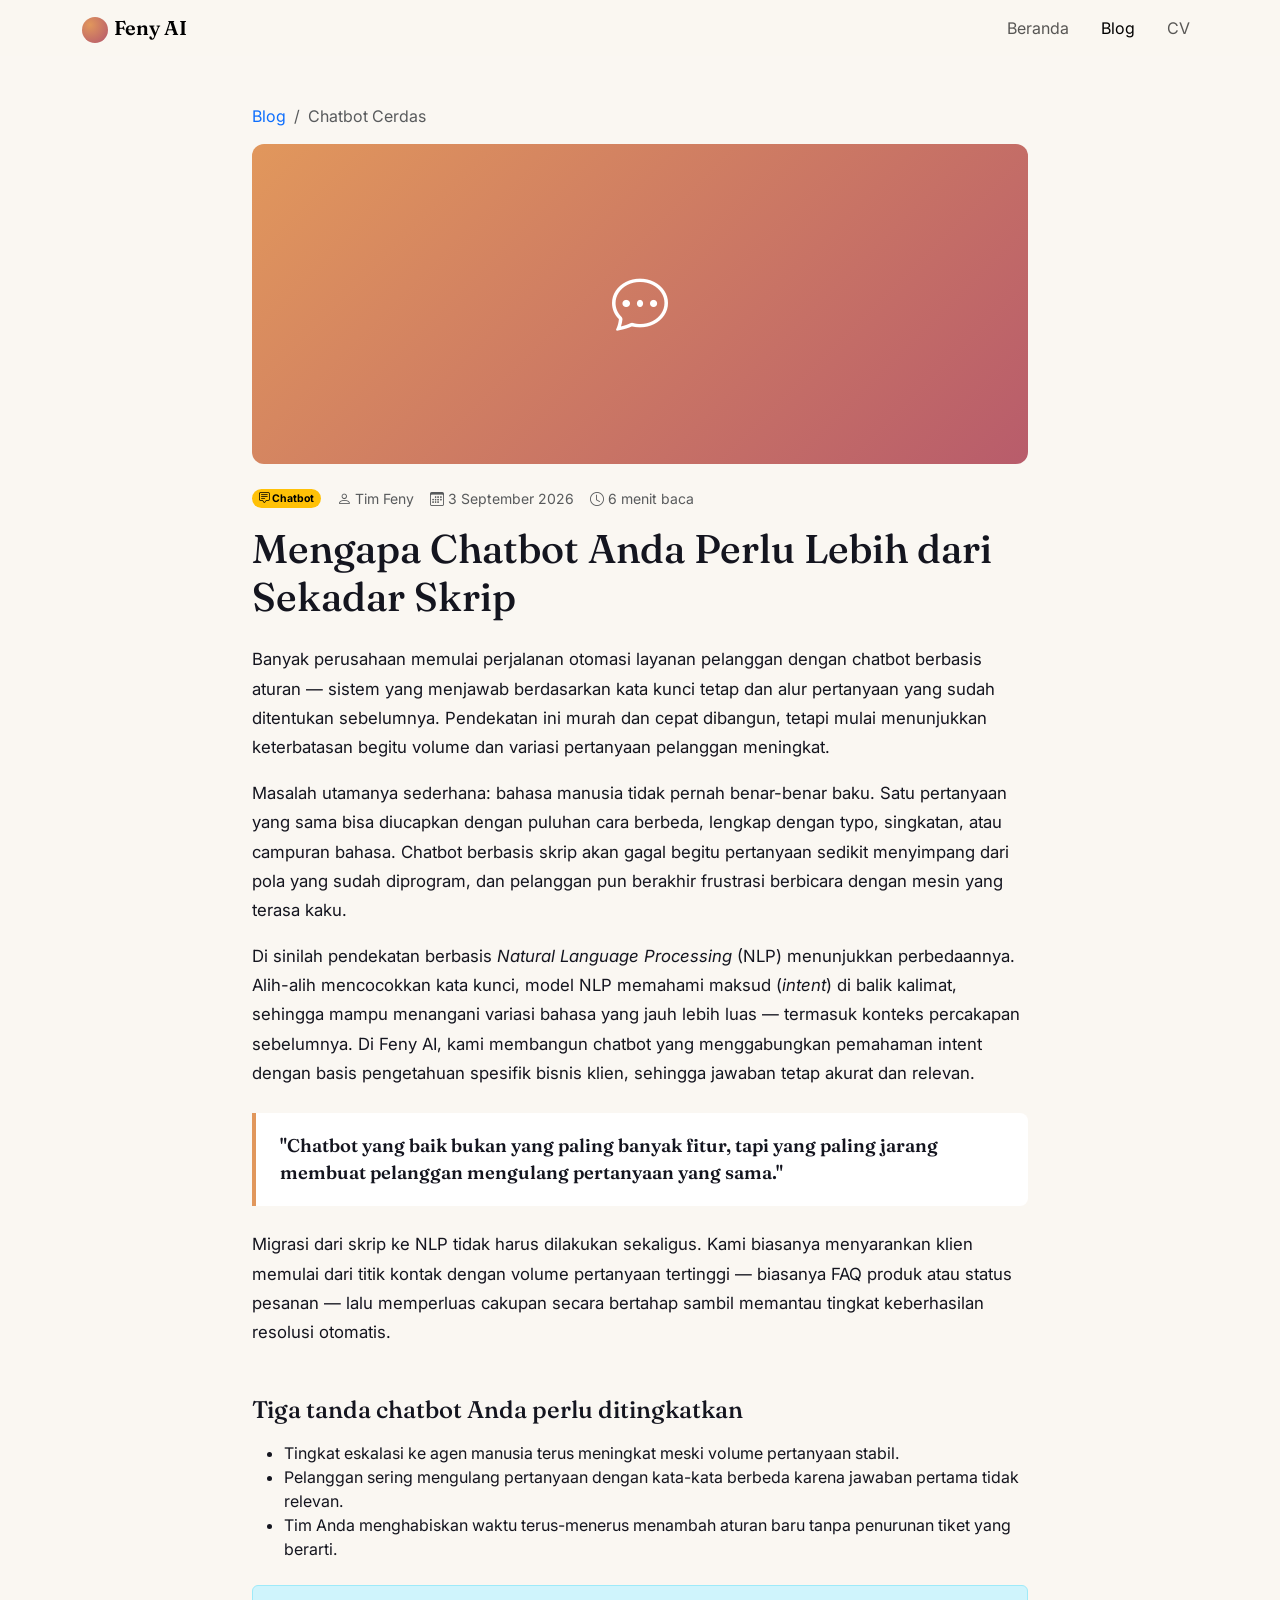
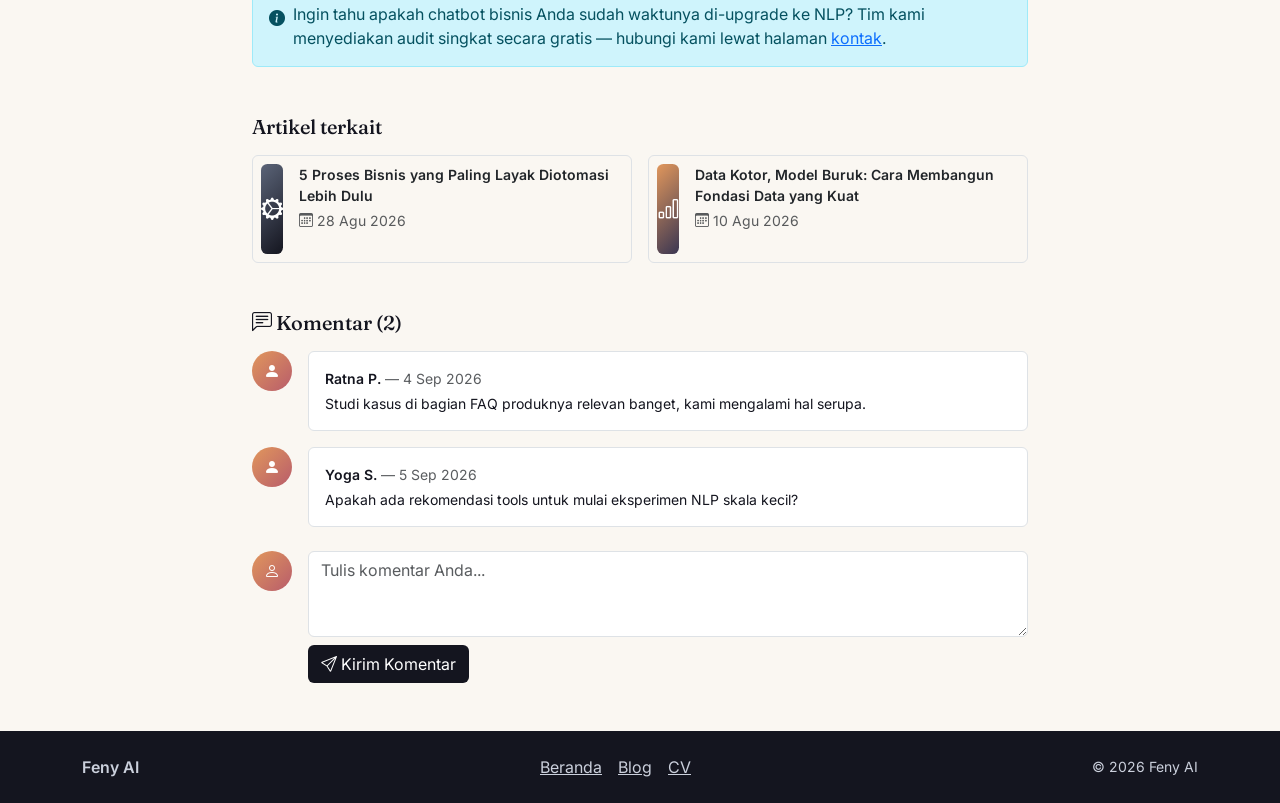
==== commit fa8c6670: "h" ====
--- a/blog-detail.html
+++ b/blog-detail.html
@@ -3,753 +3,265 @@
 <head>
   <meta charset="UTF-8" />
   <meta name="viewport" content="width=device-width, initial-scale=1.0" />
-
   <title>Mengapa Chatbot Anda Perlu Lebih dari Sekadar Skrip — Feny AI</title>
-
-  <meta
-    name="description"
-    content="Artikel Feny AI tentang keterbatasan chatbot berbasis skrip dan alasan beralih ke pendekatan berbasis NLP."
-  />
-
-  <!-- Bootstrap 5 -->
-  <link
-    href="https://cdn.jsdelivr.net/npm/bootstrap@5.3.3/dist/css/bootstrap.min.css"
-    rel="stylesheet"
-  />
-
-  <!-- Bootstrap Icons -->
-  <link
-    rel="stylesheet"
-    href="https://cdn.jsdelivr.net/npm/bootstrap-icons@1.11.3/font/bootstrap-icons.css"
-  />
-
-  <!-- Google Fonts -->
+  <meta name="description" content="Artikel Feny AI tentang keterbatasan chatbot berbasis skrip dan alasan beralih ke pendekatan berbasis NLP." />
+
+  <link href="https://cdn.jsdelivr.net/npm/bootstrap@5.3.3/dist/css/bootstrap.min.css" rel="stylesheet">
+  <link rel="stylesheet" href="https://cdn.jsdelivr.net/npm/bootstrap-icons@1.11.3/font/bootstrap-icons.css">
+
   <link rel="preconnect" href="https://fonts.googleapis.com" />
-  <link
-    href="https://fonts.googleapis.com/css2?family=Fraunces:wght@600;700&family=Inter:wght@400;500;600&display=swap"
-    rel="stylesheet"
-  />
-
-  <!-- CSS kustom halaman detail Blog Feny AI -->
+  <link href="https://fonts.googleapis.com/css2?family=Fraunces:wght@600;700&family=Inter:wght@400;500;600&display=swap" rel="stylesheet" />
+
   <style>
     :root {
-      --feny-ink: #14151f;
-      --feny-amber: #e1975c;
-      --feny-rose: #b85c6b;
-      --feny-cream: #faf7f2;
-      --feny-link: #0756a8;
-    }
-
+      --ak-ink: #14151f;
+      --ak-amber: #e1975c;
+      --ak-rose: #b85c6b;
+      --ak-cream: #faf7f2;
+    }
     body {
-      font-family: "Inter", sans-serif;
-      background-color: var(--feny-cream);
-      color: var(--feny-ink);
-    }
-
-    h1,
-    h2,
-    h3,
-    .navbar-brand {
-      font-family: "Fraunces", serif;
-    }
-
-    /* ---------- NAVBAR ---------- */
-
-    .feny-navbar {
-      background-color: rgba(250, 247, 242, 0.95);
-    }
-
+      font-family: 'Inter', sans-serif;
+      background-color: var(--ak-cream);
+      color: var(--ak-ink);
+    }
+    h1, h2, h3, .navbar-brand {
+      font-family: 'Fraunces', serif;
+    }
     .navbar-brand .brand-mark {
       display: inline-block;
       width: 26px;
       height: 26px;
       border-radius: 50%;
-      background: radial-gradient(
-        circle at 30% 30%,
-        var(--feny-amber),
-        var(--feny-rose) 90%
-      );
+      background: radial-gradient(circle at 30% 30%, var(--ak-amber), var(--ak-rose) 90%);
       margin-right: 6px;
       vertical-align: middle;
     }
-
-    .navbar .nav-link {
-      color: var(--feny-ink);
-    }
-
-    .navbar .nav-link:hover,
-    .navbar .nav-link:focus {
-      color: var(--feny-link);
-    }
-
-    /* ---------- KONTEN ARTIKEL ---------- */
-
-    .article-container {
-      max-width: 800px;
-    }
-
     .cover-detail {
       height: 320px;
-      border-radius: 0.75rem;
-      background: linear-gradient(
-        135deg,
-        #e1975c,
-        #b85c6b
-      );
+      border-radius: .75rem;
+      background: linear-gradient(135deg, #e1975c, #b85c6b);
       display: flex;
       align-items: center;
       justify-content: center;
-      color: #ffffff;
+      color: #fff;
       font-size: 3.5rem;
     }
-
     article.post-body p {
       font-size: 1.05rem;
       line-height: 1.75;
     }
-
-    /* ---------- BLOCKQUOTE ---------- */
-
-    blockquote.feny-quote {
-      border-left: 4px solid var(--feny-amber);
-      background-color: #ffffff;
+    blockquote.ak-quote {
+      border-left: 4px solid var(--ak-amber);
+      background-color: #fff;
       padding: 1.2rem 1.5rem;
-      border-radius: 0 0.5rem 0.5rem 0;
-      font-family: "Fraunces", serif;
+      border-radius: 0 .5rem .5rem 0;
+      font-family: 'Fraunces', serif;
       font-size: 1.15rem;
       font-weight: 600;
-      color: var(--feny-ink);
-    }
-
-    /* ---------- LINK ---------- */
-
-    .article-link {
-      color: var(--feny-link);
-    }
-
-    .article-link:hover,
-    .article-link:focus {
-      color: #043f7c;
-    }
-
-    /* ---------- ARTIKEL TERKAIT ---------- */
-
-    .related-article {
-      color: var(--feny-ink);
-    }
-
-    .related-article:hover,
-    .related-article:focus {
-      color: var(--feny-link);
-    }
-
+      color: var(--ak-ink);
+    }
     .related-cover {
-      width: 90px;
       height: 90px;
-      border-radius: 0.4rem;
+      border-radius: .4rem;
       display: flex;
       align-items: center;
       justify-content: center;
-      color: #ffffff;
+      color: #fff;
       font-size: 1.4rem;
       flex-shrink: 0;
     }
-
-    .related-cover-1 {
-      background: linear-gradient(
-        135deg,
-        #5b6478,
-        #14151f
-      );
-    }
-
-    .related-cover-2 {
-      background: linear-gradient(
-        135deg,
-        #e1975c,
-        #3a3652
-      );
-    }
-
-    /* ---------- KOMENTAR ---------- */
-
     .comment-avatar {
       width: 40px;
       height: 40px;
       border-radius: 50%;
-      background: linear-gradient(
-        135deg,
-        var(--feny-amber),
-        var(--feny-rose)
-      );
+      background: linear-gradient(135deg, var(--ak-amber), var(--ak-rose));
       display: flex;
       align-items: center;
       justify-content: center;
-      color: #ffffff;
+      color: #fff;
       flex-shrink: 0;
     }
-
-    .comment-box {
-      background-color: #ffffff;
-    }
-
-    /* ---------- FOOTER ---------- */
-
     footer.site-footer {
-      background-color: var(--feny-ink);
+      background-color: var(--ak-ink);
       color: #cbd0dc;
     }
-
-    footer.site-footer a {
-      color: #cbd0dc;
-    }
-
-    footer.site-footer a:hover,
-    footer.site-footer a:focus {
-      color: #ffffff;
-    }
-
-    /* ---------- AKSESIBILITAS ---------- */
-
-    a:focus-visible,
-    button:focus-visible,
-    textarea:focus-visible {
-      outline: 3px solid var(--feny-amber);
-      outline-offset: 2px;
-    }
-
-    /* ---------- RESPONSIVE ---------- */
-
-    @media (max-width: 576px) {
-      .cover-detail {
-        height: 220px;
-        font-size: 2.8rem;
-      }
-
-      .related-cover {
-        width: 70px;
-        height: 70px;
-      }
-    }
+    footer.site-footer a { color: #cbd0dc; }
+    footer.site-footer a:hover { color: #fff; }
   </style>
 </head>
-
 <body>
 
   <!-- ===================== NAVBAR ===================== -->
   <header>
-    <nav class="navbar navbar-expand-lg feny-navbar">
+    <nav class="navbar navbar-expand-lg" style="background-color: rgba(250,247,242,0.95);">
       <div class="container">
-
         <a class="navbar-brand fw-semibold" href="index.html">
-          <span class="brand-mark" aria-hidden="true"></span>
-          Feny AI
+          <span class="brand-mark" aria-hidden="true"></span>Feny AI
         </a>
-
-        <button
-          class="navbar-toggler"
-          type="button"
-          data-bs-toggle="collapse"
-          data-bs-target="#navMain"
-          aria-controls="navMain"
-          aria-expanded="false"
-          aria-label="Buka menu navigasi"
-        >
+        <button class="navbar-toggler" type="button" data-bs-toggle="collapse" data-bs-target="#navMain" aria-controls="navMain" aria-expanded="false" aria-label="Toggle navigation">
           <span class="navbar-toggler-icon"></span>
         </button>
-
         <div class="collapse navbar-collapse" id="navMain">
           <ul class="navbar-nav ms-auto align-items-lg-center gap-lg-3">
-
-            <li class="nav-item">
-              <a class="nav-link" href="index.html">
-                Beranda
-              </a>
-            </li>
-
-            <li class="nav-item">
-              <a
-                class="nav-link active"
-                aria-current="page"
-                href="blog.html"
-              >
-                Blog
-              </a>
-            </li>
-
-            <li class="nav-item">
-              <a class="nav-link" href="cv.html">
-                CV
-              </a>
-            </li>
-
+            <li class="nav-item"><a class="nav-link" href="index.html">Beranda</a></li>
+            <li class="nav-item"><a class="nav-link active" aria-current="page" href="blog.html">Blog</a></li>
+            <li class="nav-item"><a class="nav-link" href="cv.html">CV</a></li>
           </ul>
         </div>
-
       </div>
     </nav>
   </header>
 
-
-  <!-- ===================== MAIN ===================== -->
   <main class="py-5">
-
-    <div class="container article-container">
-
-      <!-- ===================== BREADCRUMB ===================== -->
+    <div class="container" style="max-width: 800px;">
+
+      <!-- Breadcrumb sederhana -->
       <nav aria-label="breadcrumb" class="mb-3">
-
         <ol class="breadcrumb small">
-
-          <li class="breadcrumb-item">
-            <a
-              href="blog.html"
-              class="text-decoration-none article-link"
-            >
-              Blog
-            </a>
-          </li>
-
-          <li
-            class="breadcrumb-item active"
-            aria-current="page"
-          >
-            Chatbot Cerdas
-          </li>
-
+          <li class="breadcrumb-item"><a href="blog.html" class="text-decoration-none">Blog</a></li>
+          <li class="breadcrumb-item active" aria-current="page">Chatbot Cerdas</li>
         </ol>
-
       </nav>
 
-
       <!-- ===================== COVER ===================== -->
-      <div
-        class="cover-detail mb-4"
-        role="img"
-        aria-label="Ilustrasi chatbot"
-      >
-        <i
-          class="bi bi-chat-dots"
-          aria-hidden="true"
-        ></i>
-      </div>
-
+      <div class="cover-detail mb-4">
+        <i class="bi bi-chat-dots"></i>
+      </div>
 
       <!-- ===================== META ===================== -->
-      <div
-        class="d-flex flex-wrap align-items-center gap-3 small text-muted mb-3"
-      >
-
-        <span class="badge rounded-pill text-bg-warning">
-          <i
-            class="bi bi-chat-square-text"
-            aria-hidden="true"
-          ></i>
-          Chatbot
-        </span>
-
-        <span>
-          <i
-            class="bi bi-person"
-            aria-hidden="true"
-          ></i>
-          Tim Feny
-        </span>
-
-        <span>
-          <i
-            class="bi bi-calendar3"
-            aria-hidden="true"
-          ></i>
-          3 September 2026
-        </span>
-
-        <span>
-          <i
-            class="bi bi-clock"
-            aria-hidden="true"
-          ></i>
-          6 menit baca
-        </span>
-
-      </div>
-
+      <div class="d-flex flex-wrap align-items-center gap-3 small text-muted mb-3">
+        <span class="badge rounded-pill text-bg-warning"><i class="bi bi-chat-square-text"></i> Chatbot</span>
+        <span><i class="bi bi-person"></i> Tim Feny</span>
+        <span><i class="bi bi-calendar3"></i> 3 September 2026</span>
+        <span><i class="bi bi-clock"></i> 6 menit baca</span>
+      </div>
 
       <!-- ===================== JUDUL ===================== -->
-      <h1 class="mb-4">
-        Mengapa Chatbot Anda Perlu Lebih dari Sekadar Skrip
-      </h1>
-
+      <h1 class="mb-4">Mengapa Chatbot Anda Perlu Lebih dari Sekadar Skrip</h1>
 
       <!-- ===================== ISI ARTIKEL ===================== -->
       <article class="post-body">
-
-        <p>
-          Banyak perusahaan memulai perjalanan otomasi layanan pelanggan
-          dengan chatbot berbasis aturan, yaitu sistem yang menjawab
-          berdasarkan kata kunci tetap dan alur pertanyaan yang sudah
-          ditentukan sebelumnya. Pendekatan ini murah dan cepat dibangun,
-          tetapi mulai menunjukkan keterbatasan begitu volume dan variasi
-          pertanyaan pelanggan meningkat.
-        </p>
-
-        <p>
-          Masalah utamanya sederhana: bahasa manusia tidak pernah benar-benar
-          baku. Satu pertanyaan yang sama bisa diucapkan dengan puluhan cara
-          berbeda, lengkap dengan typo, singkatan, atau campuran bahasa.
-          Chatbot berbasis skrip akan gagal begitu pertanyaan sedikit
-          menyimpang dari pola yang sudah diprogram, dan pelanggan pun
-          berakhir frustrasi berbicara dengan mesin yang terasa kaku.
-        </p>
-
-        <p>
-          Di sinilah pendekatan berbasis
-          <em>Natural Language Processing</em> (NLP) menunjukkan perbedaannya.
-          Alih-alih mencocokkan kata kunci, model NLP memahami maksud
-          (<em>intent</em>) di balik kalimat, sehingga mampu menangani
-          variasi bahasa yang jauh lebih luas, termasuk konteks percakapan
-          sebelumnya. Di Feny AI, kami membangun chatbot yang menggabungkan
-          pemahaman intent dengan basis pengetahuan spesifik bisnis klien,
-          sehingga jawaban tetap akurat dan relevan.
-        </p>
-
-
-        <!-- ===================== BLOCKQUOTE ===================== -->
-        <blockquote class="feny-quote my-4">
-          "Chatbot yang baik bukan yang paling banyak fitur, tapi yang
-          paling jarang membuat pelanggan mengulang pertanyaan yang sama."
+        <p>
+          Banyak perusahaan memulai perjalanan otomasi layanan pelanggan dengan chatbot berbasis aturan —
+          sistem yang menjawab berdasarkan kata kunci tetap dan alur pertanyaan yang sudah ditentukan sebelumnya.
+          Pendekatan ini murah dan cepat dibangun, tetapi mulai menunjukkan keterbatasan begitu volume dan
+          variasi pertanyaan pelanggan meningkat.
+        </p>
+        <p>
+          Masalah utamanya sederhana: bahasa manusia tidak pernah benar-benar baku. Satu pertanyaan yang sama
+          bisa diucapkan dengan puluhan cara berbeda, lengkap dengan typo, singkatan, atau campuran bahasa.
+          Chatbot berbasis skrip akan gagal begitu pertanyaan sedikit menyimpang dari pola yang sudah
+          diprogram, dan pelanggan pun berakhir frustrasi berbicara dengan mesin yang terasa kaku.
+        </p>
+        <p>
+          Di sinilah pendekatan berbasis <em>Natural Language Processing</em> (NLP) menunjukkan perbedaannya.
+          Alih-alih mencocokkan kata kunci, model NLP memahami maksud (<em>intent</em>) di balik kalimat,
+          sehingga mampu menangani variasi bahasa yang jauh lebih luas — termasuk konteks percakapan
+          sebelumnya. Di Feny AI, kami membangun chatbot yang menggabungkan pemahaman intent dengan basis pengetahuan spesifik bisnis klien, sehingga jawaban tetap akurat dan relevan.
+        </p>
+
+        <blockquote class="ak-quote my-4">
+          "Chatbot yang baik bukan yang paling banyak fitur, tapi yang paling jarang membuat pelanggan
+          mengulang pertanyaan yang sama."
         </blockquote>
 
-
-        <p>
-          Migrasi dari skrip ke NLP tidak harus dilakukan sekaligus.
-          Kami biasanya menyarankan klien memulai dari titik kontak dengan
-          volume pertanyaan tertinggi, biasanya FAQ produk atau status
-          pesanan, lalu memperluas cakupan secara bertahap sambil memantau
-          tingkat keberhasilan resolusi otomatis.
-        </p>
-
-
-        <!-- ===================== POIN UTAMA ===================== -->
-        <h2 class="h4 mt-5 mb-3">
-          Tiga tanda chatbot Anda perlu ditingkatkan
-        </h2>
-
+        <p>
+          Migrasi dari skrip ke NLP tidak harus dilakukan sekaligus. Kami biasanya menyarankan klien memulai
+          dari titik kontak dengan volume pertanyaan tertinggi — biasanya FAQ produk atau status pesanan —
+          lalu memperluas cakupan secara bertahap sambil memantau tingkat keberhasilan resolusi otomatis.
+        </p>
+
+        <h2 class="h4 mt-5 mb-3">Tiga tanda chatbot Anda perlu ditingkatkan</h2>
         <ul>
-          <li>
-            Tingkat eskalasi ke agen manusia terus meningkat meski volume
-            pertanyaan stabil.
-          </li>
-
-          <li>
-            Pelanggan sering mengulang pertanyaan dengan kata-kata berbeda
-            karena jawaban pertama tidak relevan.
-          </li>
-
-          <li>
-            Tim Anda menghabiskan waktu terus-menerus menambah aturan baru
-            tanpa penurunan tiket yang berarti.
-          </li>
+          <li>Tingkat eskalasi ke agen manusia terus meningkat meski volume pertanyaan stabil.</li>
+          <li>Pelanggan sering mengulang pertanyaan dengan kata-kata berbeda karena jawaban pertama tidak relevan.</li>
+          <li>Tim Anda menghabiskan waktu terus-menerus menambah aturan baru tanpa penurunan tiket yang berarti.</li>
         </ul>
 
-
-        <!-- ===================== ALERT ===================== -->
-        <div
-          class="alert alert-info d-flex align-items-start gap-2 mt-4"
-          role="alert"
-        >
-
-          <i
-            class="bi bi-info-circle-fill mt-1"
-            aria-hidden="true"
-          ></i>
-
+        <div class="alert alert-info d-flex align-items-start gap-2 mt-4" role="alert">
+          <i class="bi bi-info-circle-fill mt-1"></i>
           <div>
-            Ingin tahu apakah chatbot bisnis Anda sudah waktunya di-upgrade
-            ke NLP? Tim kami menyediakan audit singkat secara gratis.
-            Hubungi kami lewat halaman
-            <a
-              href="index.html#kontak"
-              class="article-link"
-            >
-              kontak
-            </a>.
-          </div>
-
-        </div>
-
+            Ingin tahu apakah chatbot bisnis Anda sudah waktunya di-upgrade ke NLP? Tim kami menyediakan
+            audit singkat secara gratis — hubungi kami lewat halaman <a href="index.html#kontak">kontak</a>.
+          </div>
+        </div>
       </article>
 
-
       <!-- ===================== ARTIKEL TERKAIT ===================== -->
-      <section
-        class="mt-5"
-        aria-labelledby="artikel-terkait"
-      >
-
-        <h2
-          id="artikel-terkait"
-          class="h5 mb-3"
-        >
-          Artikel terkait
-        </h2>
-
+      <section class="mt-5">
+        <h2 class="h5 mb-3">Artikel terkait</h2>
         <div class="row g-3">
-
-          <!-- Artikel terkait 1 -->
           <div class="col-md-6">
-
-            <a
-              href="blog-detail.html"
-              class="related-article d-flex gap-3 text-decoration-none p-2 rounded border"
-            >
-
-              <div
-                class="related-cover related-cover-1"
-                role="img"
-                aria-label="Ilustrasi otomasi"
-              >
-                <i
-                  class="bi bi-gear-wide-connected"
-                  aria-hidden="true"
-                ></i>
-              </div>
-
+            <a href="blog-detail.html" class="d-flex gap-3 text-decoration-none text-dark p-2 rounded border">
+              <div class="related-cover" style="background: linear-gradient(135deg, #5b6478, #14151f);">
+                <i class="bi bi-gear-wide-connected"></i>
+              </div>
               <div>
-
-                <p class="fw-semibold mb-1 small">
-                  5 Proses Bisnis yang Paling Layak Diotomasi Lebih Dulu
-                </p>
-
-                <p class="text-muted small mb-0">
-                  <i
-                    class="bi bi-calendar3"
-                    aria-hidden="true"
-                  ></i>
-                  28 Agu 2026
-                </p>
-
-              </div>
-
+                <p class="fw-semibold mb-1 small">5 Proses Bisnis yang Paling Layak Diotomasi Lebih Dulu</p>
+                <p class="text-muted small mb-0"><i class="bi bi-calendar3"></i> 28 Agu 2026</p>
+              </div>
             </a>
-
-          </div>
-
-
-          <!-- Artikel terkait 2 -->
+          </div>
           <div class="col-md-6">
-
-            <a
-              href="blog-detail.html"
-              class="related-article d-flex gap-3 text-decoration-none p-2 rounded border"
-            >
-
-              <div
-                class="related-cover related-cover-2"
-                role="img"
-                aria-label="Ilustrasi data"
-              >
-                <i
-                  class="bi bi-bar-chart"
-                  aria-hidden="true"
-                ></i>
-              </div>
-
+            <a href="blog-detail.html" class="d-flex gap-3 text-decoration-none text-dark p-2 rounded border">
+              <div class="related-cover" style="background: linear-gradient(135deg, #e1975c, #3a3652);">
+                <i class="bi bi-bar-chart"></i>
+              </div>
               <div>
-
-                <p class="fw-semibold mb-1 small">
-                  Data Kotor, Model Buruk: Cara Membangun Fondasi Data yang Kuat
-                </p>
-
-                <p class="text-muted small mb-0">
-                  <i
-                    class="bi bi-calendar3"
-                    aria-hidden="true"
-                  ></i>
-                  10 Agu 2026
-                </p>
-
-              </div>
-
+                <p class="fw-semibold mb-1 small">Data Kotor, Model Buruk: Cara Membangun Fondasi Data yang Kuat</p>
+                <p class="text-muted small mb-0"><i class="bi bi-calendar3"></i> 10 Agu 2026</p>
+              </div>
             </a>
-
-          </div>
-
-        </div>
-
+          </div>
+        </div>
       </section>
 
-
       <!-- ===================== KOMENTAR ===================== -->
-      <section
-        class="mt-5"
-        aria-labelledby="bagian-komentar"
-      >
-
-        <h2
-          id="bagian-komentar"
-          class="h5 mb-3"
-        >
-          <i
-            class="bi bi-chat-left-text"
-            aria-hidden="true"
-          ></i>
-          Komentar (2)
-        </h2>
-
-
-        <!-- Komentar 1 -->
+      <section class="mt-5">
+        <h2 class="h5 mb-3"><i class="bi bi-chat-left-text"></i> Komentar (2)</h2>
+
         <div class="d-flex gap-3 mb-3">
-
-          <div
-            class="comment-avatar"
-            aria-hidden="true"
-          >
-            <i class="bi bi-person-fill"></i>
-          </div>
-
-          <div class="comment-box rounded p-3 border flex-grow-1">
-
-            <p class="fw-semibold mb-1 small">
-              Ratna P.
-              <span class="text-muted fw-normal">
-                — 4 Sep 2026
-              </span>
-            </p>
-
-            <p class="mb-0 small">
-              Studi kasus di bagian FAQ produknya relevan banget,
-              kami mengalami hal serupa.
-            </p>
-
-          </div>
-
-        </div>
-
-
-        <!-- Komentar 2 -->
+          <div class="comment-avatar"><i class="bi bi-person-fill"></i></div>
+          <div class="bg-white rounded p-3 border flex-grow-1">
+            <p class="fw-semibold mb-1 small">Ratna P. <span class="text-muted fw-normal">— 4 Sep 2026</span></p>
+            <p class="mb-0 small">Studi kasus di bagian FAQ produknya relevan banget, kami mengalami hal serupa.</p>
+          </div>
+        </div>
         <div class="d-flex gap-3 mb-4">
-
-          <div
-            class="comment-avatar"
-            aria-hidden="true"
-          >
-            <i class="bi bi-person-fill"></i>
-          </div>
-
-          <div class="comment-box rounded p-3 border flex-grow-1">
-
-            <p class="fw-semibold mb-1 small">
-              Yoga S.
-              <span class="text-muted fw-normal">
-                — 5 Sep 2026
-              </span>
-            </p>
-
-            <p class="mb-0 small">
-              Apakah ada rekomendasi tools untuk mulai eksperimen
-              NLP skala kecil?
-            </p>
-
-          </div>
-
-        </div>
-
-
-        <!-- Form komentar -->
-        <form
-          class="d-flex gap-3"
-          action="#"
-          method="post"
-        >
-
-          <div
-            class="comment-avatar"
-            aria-hidden="true"
-          >
-            <i class="bi bi-person"></i>
-          </div>
-
+          <div class="comment-avatar"><i class="bi bi-person-fill"></i></div>
+          <div class="bg-white rounded p-3 border flex-grow-1">
+            <p class="fw-semibold mb-1 small">Yoga S. <span class="text-muted fw-normal">— 5 Sep 2026</span></p>
+            <p class="mb-0 small">Apakah ada rekomendasi tools untuk mulai eksperimen NLP skala kecil?</p>
+          </div>
+        </div>
+
+        <form class="d-flex gap-3" action="#" method="post">
+          <div class="comment-avatar"><i class="bi bi-person"></i></div>
           <div class="flex-grow-1">
-
-            <label
-              for="comment"
-              class="visually-hidden"
-            >
-              Tulis komentar
-            </label>
-
-            <textarea
-              id="comment"
-              name="comment"
-              class="form-control mb-2"
-              rows="3"
-              placeholder="Tulis komentar Anda..."
-              required
-            ></textarea>
-
-            <button
-              type="submit"
-              class="btn btn-feny"
-            >
-              <i
-                class="bi bi-send"
-                aria-hidden="true"
-              ></i>
-              Kirim Komentar
+            <textarea class="form-control mb-2" rows="3" placeholder="Tulis komentar Anda..." required></textarea>
+            <button type="submit" class="btn btn-ak text-white" style="background-color: var(--ak-ink);">
+              <i class="bi bi-send"></i> Kirim Komentar
             </button>
-
-          </div>
-
+          </div>
         </form>
-
       </section>
 
     </div>
-
   </main>
-
 
   <!-- ===================== FOOTER ===================== -->
   <footer class="site-footer py-4">
-
-    <div
-      class="container d-flex flex-column flex-md-row justify-content-between align-items-center gap-2"
-    >
-
-      <span class="fw-semibold">
-        Feny AI
-      </span>
-
+    <div class="container d-flex flex-column flex-md-row justify-content-between align-items-center gap-2">
+      <span class="fw-semibold">Feny AI</span>
       <div class="d-flex gap-3">
-
-        <a href="index.html">
-          Beranda
-        </a>
-
-        <a href="blog.html">
-          Blog
-        </a>
-
-        <a href="cv.html">
-          CV
-        </a>
-
-      </div>
-
-      <small>
-        &copy; 2026 Feny AI
-      </small>
-
+        <a href="index.html">Beranda</a>
+        <a href="blog.html">Blog</a>
+        <a href="cv.html">CV</a>
+      </div>
+      <small>&copy; 2026 Feny AI</small>
     </div>
-
   </footer>
 
-
-  <!-- Bootstrap Bundle JS -->
-  <script
-    src="https://cdn.jsdelivr.net/npm/bootstrap@5.3.3/dist/js/bootstrap.bundle.min.js"
-  ></script>
-
+  <script src="https://cdn.jsdelivr.net/npm/bootstrap@5.3.3/dist/js/bootstrap.bundle.min.js"></script>
 </body>
-</html>+</html>
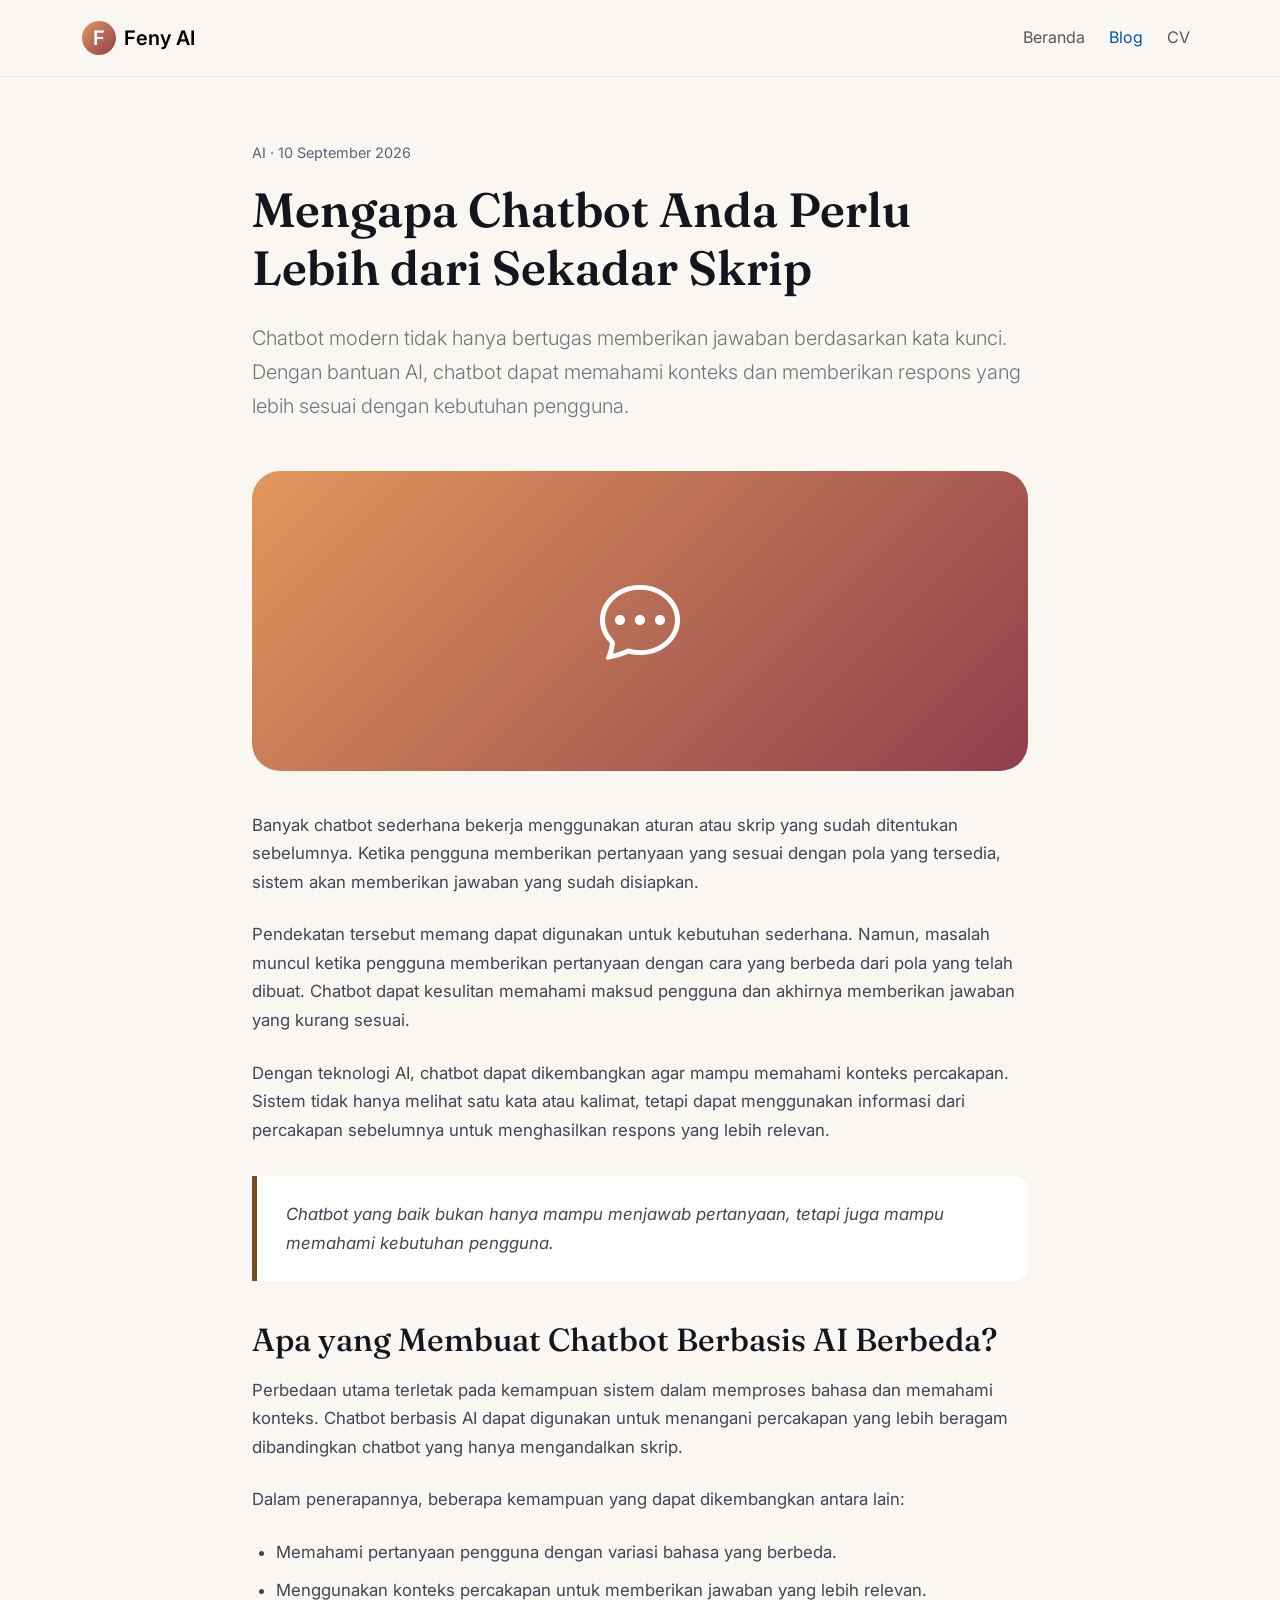
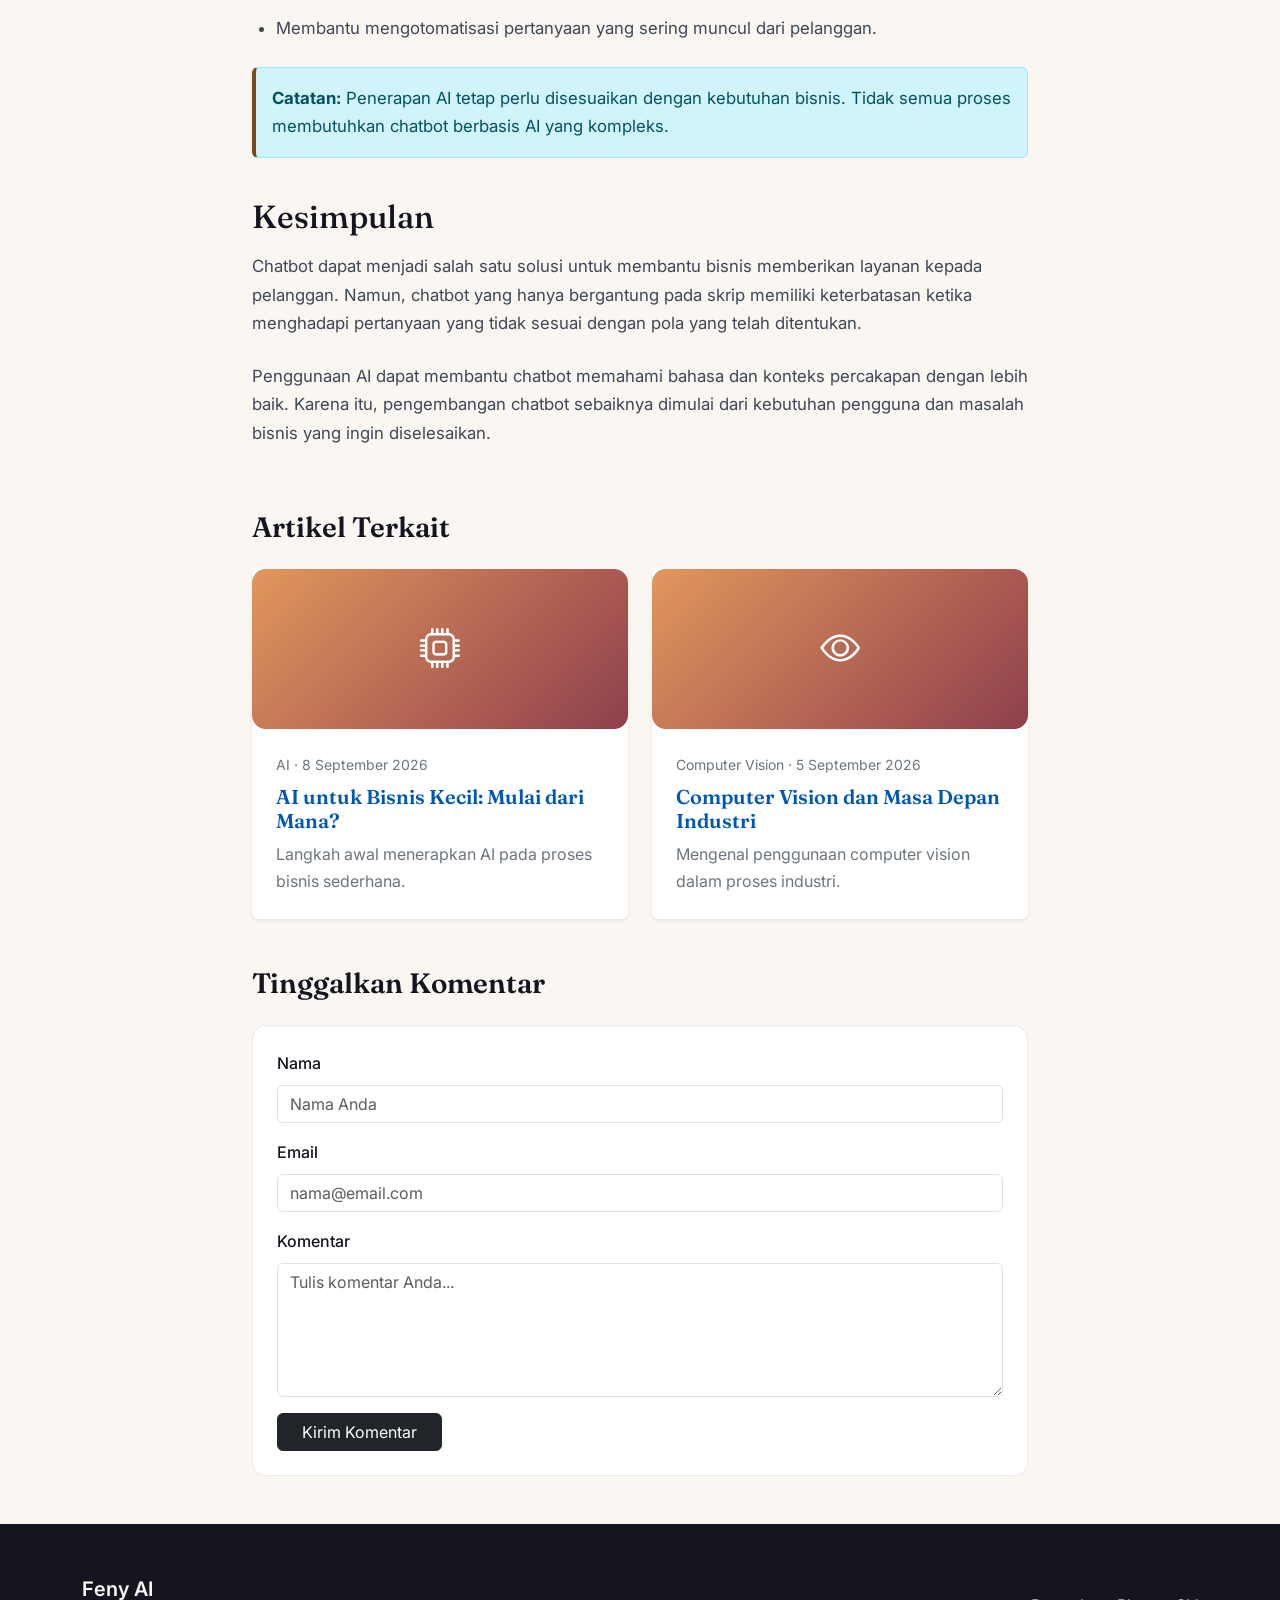
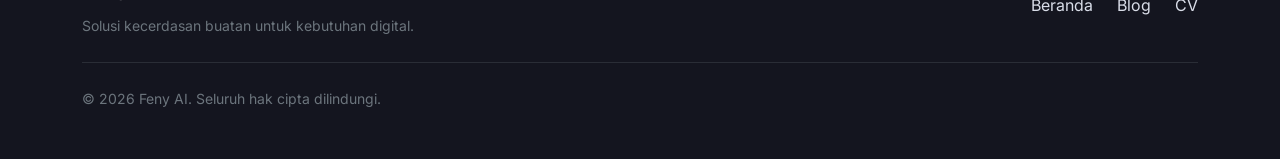
==== commit 060dbb39: "w" ====
--- a/blog-detail.html
+++ b/blog-detail.html
@@ -3,265 +3,717 @@
 <head>
   <meta charset="UTF-8" />
   <meta name="viewport" content="width=device-width, initial-scale=1.0" />
+
   <title>Mengapa Chatbot Anda Perlu Lebih dari Sekadar Skrip — Feny AI</title>
-  <meta name="description" content="Artikel Feny AI tentang keterbatasan chatbot berbasis skrip dan alasan beralih ke pendekatan berbasis NLP." />
-
-  <link href="https://cdn.jsdelivr.net/npm/bootstrap@5.3.3/dist/css/bootstrap.min.css" rel="stylesheet">
-  <link rel="stylesheet" href="https://cdn.jsdelivr.net/npm/bootstrap-icons@1.11.3/font/bootstrap-icons.css">
-
+
+  <meta
+    name="description"
+    content="Memahami mengapa chatbot modern membutuhkan AI dan pemahaman konteks, bukan hanya skrip percakapan."
+  />
+
+  <!-- Bootstrap 5 -->
+  <link
+    href="https://cdn.jsdelivr.net/npm/bootstrap@5.3.3/dist/css/bootstrap.min.css"
+    rel="stylesheet"
+  />
+
+  <!-- Bootstrap Icons -->
+  <link
+    rel="stylesheet"
+    href="https://cdn.jsdelivr.net/npm/bootstrap-icons@1.11.3/font/bootstrap-icons.min.css"
+  />
+
+  <!-- Google Fonts -->
   <link rel="preconnect" href="https://fonts.googleapis.com" />
-  <link href="https://fonts.googleapis.com/css2?family=Fraunces:wght@600;700&family=Inter:wght@400;500;600&display=swap" rel="stylesheet" />
+  <link
+    href="https://fonts.googleapis.com/css2?family=Fraunces:wght@500;600;700&family=Inter:wght@400;500;600&display=swap"
+    rel="stylesheet"
+  />
 
   <style>
     :root {
       --ak-ink: #14151f;
       --ak-amber: #e1975c;
-      --ak-rose: #b85c6b;
+
+      /* Warna dibuat lebih gelap agar kontras lebih baik */
+      --ak-amber-deep: #7a4a1e;
+      --ak-rose: #8f3f4d;
+
       --ak-cream: #faf7f2;
     }
+
     body {
-      font-family: 'Inter', sans-serif;
+      font-family: "Inter", sans-serif;
       background-color: var(--ak-cream);
       color: var(--ak-ink);
-    }
-    h1, h2, h3, .navbar-brand {
-      font-family: 'Fraunces', serif;
-    }
-    .navbar-brand .brand-mark {
-      display: inline-block;
-      width: 26px;
-      height: 26px;
+      line-height: 1.7;
+    }
+
+    h1,
+    h2,
+    h3,
+    h4,
+    h5,
+    h6 {
+      font-family: "Fraunces", Georgia, serif;
+    }
+
+    /* ===================== NAVBAR ===================== */
+
+    .blog-navbar {
+      background-color: rgba(250, 247, 242, 0.96);
+      border-bottom: 1px solid rgba(20, 21, 31, 0.08);
+    }
+
+    .brand-mark {
+      width: 34px;
+      height: 34px;
+      display: inline-flex;
+      align-items: center;
+      justify-content: center;
       border-radius: 50%;
-      background: radial-gradient(circle at 30% 30%, var(--ak-amber), var(--ak-rose) 90%);
-      margin-right: 6px;
-      vertical-align: middle;
-    }
+      background: linear-gradient(
+        135deg,
+        var(--ak-amber),
+        var(--ak-rose)
+      );
+      color: #ffffff;
+      font-weight: 600;
+      margin-right: 8px;
+    }
+
+    .blog-link {
+      color: #0056b3 !important;
+      text-decoration: none;
+    }
+
+    .blog-link:hover {
+      color: #003d80 !important;
+    }
+
+    .contact-link {
+      color: #005f73;
+    }
+
+    .contact-link:hover {
+      color: #003f4d;
+    }
+
+    /* ===================== ARTICLE ===================== */
+
+    .article-container {
+      max-width: 800px;
+    }
+
+    .article-header {
+      padding-top: 4rem;
+      padding-bottom: 2rem;
+    }
+
+    .article-meta {
+      color: #5b6478;
+      font-size: 0.9rem;
+    }
+
     .cover-detail {
-      height: 320px;
-      border-radius: .75rem;
-      background: linear-gradient(135deg, #e1975c, #b85c6b);
+      min-height: 300px;
+      border-radius: 28px;
       display: flex;
       align-items: center;
       justify-content: center;
-      color: #fff;
-      font-size: 3.5rem;
-    }
-    article.post-body p {
+
+      background: linear-gradient(
+        135deg,
+        var(--ak-amber),
+        var(--ak-rose)
+      );
+
+      color: #ffffff;
+      font-size: 5rem;
+      margin-bottom: 2.5rem;
+    }
+
+    .post-body {
       font-size: 1.05rem;
-      line-height: 1.75;
-    }
-    blockquote.ak-quote {
-      border-left: 4px solid var(--ak-amber);
-      background-color: #fff;
-      padding: 1.2rem 1.5rem;
-      border-radius: 0 .5rem .5rem 0;
-      font-family: 'Fraunces', serif;
-      font-size: 1.15rem;
-      font-weight: 600;
+    }
+
+    .post-body p {
+      margin-bottom: 1.5rem;
+      color: #3f4655;
+    }
+
+    .post-body h2 {
+      margin-top: 2.5rem;
+      margin-bottom: 1rem;
       color: var(--ak-ink);
     }
+
+    .post-body ul {
+      padding-left: 1.5rem;
+      margin-bottom: 1.5rem;
+    }
+
+    .post-body li {
+      margin-bottom: 0.6rem;
+      color: #3f4655;
+    }
+
+    .ak-quote {
+      margin: 2rem 0;
+      padding: 1.5rem 1.8rem;
+      border-left: 5px solid var(--ak-amber-deep);
+      background-color: #ffffff;
+      border-radius: 0 14px 14px 0;
+      color: #3f4655;
+      font-style: italic;
+    }
+
+    /* ===================== ALERT ===================== */
+
+    .article-alert {
+      border-left: 4px solid var(--ak-amber-deep);
+    }
+
+    /* ===================== RELATED ARTICLE ===================== */
+
+    .related-section {
+      margin-top: 4rem;
+    }
+
     .related-cover {
-      height: 90px;
-      border-radius: .4rem;
+      min-height: 160px;
+      border-radius: 14px;
       display: flex;
       align-items: center;
       justify-content: center;
-      color: #fff;
-      font-size: 1.4rem;
-      flex-shrink: 0;
-    }
+
+      background: linear-gradient(
+        135deg,
+        var(--ak-amber),
+        var(--ak-rose)
+      );
+
+      color: #ffffff;
+      font-size: 2.5rem;
+    }
+
+    /* ===================== COMMENT ===================== */
+
+    .comment-form {
+      background-color: #ffffff;
+      border-radius: 14px;
+      border: 1px solid rgba(20, 21, 31, 0.08);
+    }
+
     .comment-avatar {
-      width: 40px;
-      height: 40px;
+      width: 42px;
+      height: 42px;
       border-radius: 50%;
-      background: linear-gradient(135deg, var(--ak-amber), var(--ak-rose));
       display: flex;
       align-items: center;
       justify-content: center;
-      color: #fff;
-      flex-shrink: 0;
-    }
-    footer.site-footer {
+
+      background: linear-gradient(
+        135deg,
+        var(--ak-amber),
+        var(--ak-rose)
+      );
+
+      color: #ffffff;
+      font-weight: 600;
+    }
+
+    /* ===================== FOOTER ===================== */
+
+    .site-footer {
       background-color: var(--ak-ink);
-      color: #cbd0dc;
-    }
-    footer.site-footer a { color: #cbd0dc; }
-    footer.site-footer a:hover { color: #fff; }
+      color: var(--ak-cream);
+    }
+
+    .site-footer a {
+      color: #d9dde8;
+      text-decoration: none;
+    }
+
+    .site-footer a:hover {
+      color: #ffffff;
+    }
   </style>
 </head>
+
 <body>
 
   <!-- ===================== NAVBAR ===================== -->
-  <header>
-    <nav class="navbar navbar-expand-lg" style="background-color: rgba(250,247,242,0.95);">
-      <div class="container">
-        <a class="navbar-brand fw-semibold" href="index.html">
-          <span class="brand-mark" aria-hidden="true"></span>Feny AI
-        </a>
-        <button class="navbar-toggler" type="button" data-bs-toggle="collapse" data-bs-target="#navMain" aria-controls="navMain" aria-expanded="false" aria-label="Toggle navigation">
-          <span class="navbar-toggler-icon"></span>
-        </button>
-        <div class="collapse navbar-collapse" id="navMain">
-          <ul class="navbar-nav ms-auto align-items-lg-center gap-lg-3">
-            <li class="nav-item"><a class="nav-link" href="index.html">Beranda</a></li>
-            <li class="nav-item"><a class="nav-link active" aria-current="page" href="blog.html">Blog</a></li>
-            <li class="nav-item"><a class="nav-link" href="cv.html">CV</a></li>
+
+  <nav class="navbar navbar-expand-lg blog-navbar sticky-top">
+    <div class="container py-2">
+
+      <a
+        class="navbar-brand d-flex align-items-center fw-semibold"
+        href="index.html"
+      >
+        <span class="brand-mark" aria-hidden="true">F</span>
+        Feny AI
+      </a>
+
+      <button
+        class="navbar-toggler"
+        type="button"
+        data-bs-toggle="collapse"
+        data-bs-target="#navbarBlogDetail"
+        aria-controls="navbarBlogDetail"
+        aria-expanded="false"
+        aria-label="Buka navigasi"
+      >
+        <span class="navbar-toggler-icon"></span>
+      </button>
+
+      <div
+        class="collapse navbar-collapse"
+        id="navbarBlogDetail"
+      >
+
+        <ul class="navbar-nav ms-auto align-items-lg-center gap-lg-2">
+
+          <li class="nav-item">
+            <a
+              class="nav-link"
+              href="index.html"
+            >
+              Beranda
+            </a>
+          </li>
+
+          <li class="nav-item">
+            <a
+              class="nav-link blog-link"
+              href="blog.html"
+              aria-current="page"
+            >
+              Blog
+            </a>
+          </li>
+
+          <li class="nav-item">
+            <a
+              class="nav-link"
+              href="cv.html"
+            >
+              CV
+            </a>
+          </li>
+
+        </ul>
+
+      </div>
+    </div>
+  </nav>
+
+
+  <!-- ===================== MAIN ARTICLE ===================== -->
+
+  <main>
+
+    <article class="container article-container">
+
+      <!-- ===================== ARTICLE HEADER ===================== -->
+
+      <header class="article-header">
+
+        <p class="article-meta mb-3">
+          AI &middot; 10 September 2026
+        </p>
+
+        <h1 class="display-5 fw-semibold">
+          Mengapa Chatbot Anda Perlu Lebih dari Sekadar Skrip
+        </h1>
+
+        <p class="lead mt-4 text-secondary">
+          Chatbot modern tidak hanya bertugas memberikan jawaban berdasarkan
+          kata kunci. Dengan bantuan AI, chatbot dapat memahami konteks dan
+          memberikan respons yang lebih sesuai dengan kebutuhan pengguna.
+        </p>
+
+      </header>
+
+
+      <!-- ===================== COVER ===================== -->
+
+      <div
+        class="cover-detail"
+        aria-label="Ilustrasi chatbot dan kecerdasan buatan"
+      >
+        <i
+          class="bi bi-chat-dots"
+          aria-hidden="true"
+        ></i>
+      </div>
+
+
+      <!-- ===================== ARTICLE CONTENT ===================== -->
+
+      <div class="post-body">
+
+        <p>
+          Banyak chatbot sederhana bekerja menggunakan aturan atau skrip
+          yang sudah ditentukan sebelumnya. Ketika pengguna memberikan
+          pertanyaan yang sesuai dengan pola yang tersedia, sistem akan
+          memberikan jawaban yang sudah disiapkan.
+        </p>
+
+        <p>
+          Pendekatan tersebut memang dapat digunakan untuk kebutuhan
+          sederhana. Namun, masalah muncul ketika pengguna memberikan
+          pertanyaan dengan cara yang berbeda dari pola yang telah dibuat.
+          Chatbot dapat kesulitan memahami maksud pengguna dan akhirnya
+          memberikan jawaban yang kurang sesuai.
+        </p>
+
+        <p>
+          Dengan teknologi AI, chatbot dapat dikembangkan agar mampu
+          memahami konteks percakapan. Sistem tidak hanya melihat satu
+          kata atau kalimat, tetapi dapat menggunakan informasi dari
+          percakapan sebelumnya untuk menghasilkan respons yang lebih
+          relevan.
+        </p>
+
+
+        <!-- ===================== QUOTE ===================== -->
+
+        <blockquote class="ak-quote">
+          Chatbot yang baik bukan hanya mampu menjawab pertanyaan,
+          tetapi juga mampu memahami kebutuhan pengguna.
+        </blockquote>
+
+
+        <!-- ===================== SECTION ===================== -->
+
+        <h2>
+          Apa yang Membuat Chatbot Berbasis AI Berbeda?
+        </h2>
+
+        <p>
+          Perbedaan utama terletak pada kemampuan sistem dalam memproses
+          bahasa dan memahami konteks. Chatbot berbasis AI dapat digunakan
+          untuk menangani percakapan yang lebih beragam dibandingkan
+          chatbot yang hanya mengandalkan skrip.
+        </p>
+
+        <p>
+          Dalam penerapannya, beberapa kemampuan yang dapat dikembangkan
+          antara lain:
+        </p>
+
+
+        <!-- ===================== LIST ===================== -->
+
+        <ul>
+          <li>
+            Memahami pertanyaan pengguna dengan variasi bahasa yang berbeda.
+          </li>
+
+          <li>
+            Menggunakan konteks percakapan untuk memberikan jawaban yang
+            lebih relevan.
+          </li>
+
+          <li>
+            Membantu mengotomatisasi pertanyaan yang sering muncul dari
+            pelanggan.
+          </li>
+        </ul>
+
+
+        <!-- ===================== ALERT ===================== -->
+
+        <div
+          class="alert alert-info article-alert"
+          role="note"
+        >
+          <strong>Catatan:</strong>
+          Penerapan AI tetap perlu disesuaikan dengan kebutuhan bisnis.
+          Tidak semua proses membutuhkan chatbot berbasis AI yang kompleks.
+        </div>
+
+
+        <!-- ===================== CONCLUSION ===================== -->
+
+        <h2>
+          Kesimpulan
+        </h2>
+
+        <p>
+          Chatbot dapat menjadi salah satu solusi untuk membantu bisnis
+          memberikan layanan kepada pelanggan. Namun, chatbot yang hanya
+          bergantung pada skrip memiliki keterbatasan ketika menghadapi
+          pertanyaan yang tidak sesuai dengan pola yang telah ditentukan.
+        </p>
+
+        <p>
+          Penggunaan AI dapat membantu chatbot memahami bahasa dan konteks
+          percakapan dengan lebih baik. Karena itu, pengembangan chatbot
+          sebaiknya dimulai dari kebutuhan pengguna dan masalah bisnis
+          yang ingin diselesaikan.
+        </p>
+
+      </div>
+
+
+      <!-- ===================== RELATED ARTICLES ===================== -->
+
+      <section
+        class="related-section"
+        aria-labelledby="related-title"
+      >
+
+        <h2
+          id="related-title"
+          class="h3 fw-semibold mb-4"
+        >
+          Artikel Terkait
+        </h2>
+
+        <div class="row g-4">
+
+          <!-- Related 1 -->
+          <div class="col-md-6">
+
+            <article class="card h-100 border-0 shadow-sm">
+
+              <div class="related-cover">
+                <i
+                  class="bi bi-cpu"
+                  aria-hidden="true"
+                ></i>
+              </div>
+
+              <div class="card-body p-4">
+
+                <p class="small text-secondary mb-2">
+                  AI &middot; 8 September 2026
+                </p>
+
+                <h3 class="h5">
+                  <a
+                    href="blog-detail.html"
+                    class="blog-link stretched-link fw-semibold"
+                  >
+                    AI untuk Bisnis Kecil: Mulai dari Mana?
+                  </a>
+                </h3>
+
+                <p class="text-secondary mb-0">
+                  Langkah awal menerapkan AI pada proses bisnis sederhana.
+                </p>
+
+              </div>
+
+            </article>
+
+          </div>
+
+
+          <!-- Related 2 -->
+          <div class="col-md-6">
+
+            <article class="card h-100 border-0 shadow-sm">
+
+              <div class="related-cover">
+                <i
+                  class="bi bi-eye"
+                  aria-hidden="true"
+                ></i>
+              </div>
+
+              <div class="card-body p-4">
+
+                <p class="small text-secondary mb-2">
+                  Computer Vision &middot; 5 September 2026
+                </p>
+
+                <h3 class="h5">
+                  <a
+                    href="blog-detail.html"
+                    class="blog-link stretched-link fw-semibold"
+                  >
+                    Computer Vision dan Masa Depan Industri
+                  </a>
+                </h3>
+
+                <p class="text-secondary mb-0">
+                  Mengenal penggunaan computer vision dalam proses industri.
+                </p>
+
+              </div>
+
+            </article>
+
+          </div>
+
+        </div>
+
+      </section>
+
+
+      <!-- ===================== COMMENT FORM ===================== -->
+
+      <section
+        class="my-5"
+        aria-labelledby="comment-title"
+      >
+
+        <h2
+          id="comment-title"
+          class="h3 fw-semibold mb-4"
+        >
+          Tinggalkan Komentar
+        </h2>
+
+        <form
+          class="comment-form p-4"
+          action="#"
+          method="post"
+        >
+
+          <div class="mb-3">
+            <label
+              for="nama"
+              class="form-label fw-medium"
+            >
+              Nama
+            </label>
+
+            <input
+              type="text"
+              id="nama"
+              name="nama"
+              class="form-control"
+              placeholder="Nama Anda"
+              required
+            />
+          </div>
+
+
+          <div class="mb-3">
+            <label
+              for="email"
+              class="form-label fw-medium"
+            >
+              Email
+            </label>
+
+            <input
+              type="email"
+              id="email"
+              name="email"
+              class="form-control"
+              placeholder="nama@email.com"
+              required
+            />
+          </div>
+
+
+          <div class="mb-3">
+            <label
+              for="komentar"
+              class="form-label fw-medium"
+            >
+              Komentar
+            </label>
+
+            <textarea
+              id="komentar"
+              name="komentar"
+              class="form-control"
+              rows="5"
+              placeholder="Tulis komentar Anda..."
+              required
+            ></textarea>
+          </div>
+
+
+          <button
+            type="submit"
+            class="btn btn-dark px-4"
+          >
+            Kirim Komentar
+          </button>
+
+        </form>
+
+      </section>
+
+    </article>
+
+  </main>
+
+
+  <!-- ===================== FOOTER ===================== -->
+
+  <footer class="site-footer mt-5">
+
+    <div class="container py-5">
+
+      <div class="row g-4 align-items-center">
+
+        <div class="col-md-6">
+
+          <div class="fs-5 fw-semibold">
+            Feny AI
+          </div>
+
+          <p class="small text-secondary mb-0 mt-2">
+            Solusi kecerdasan buatan untuk kebutuhan digital.
+          </p>
+
+        </div>
+
+
+        <div class="col-md-6">
+
+          <ul class="list-unstyled d-flex justify-content-md-end gap-4 mb-0">
+
+            <li>
+              <a href="index.html">
+                Beranda
+              </a>
+            </li>
+
+            <li>
+              <a href="blog.html">
+                Blog
+              </a>
+            </li>
+
+            <li>
+              <a href="cv.html">
+                CV
+              </a>
+            </li>
+
           </ul>
+
         </div>
+
       </div>
-    </nav>
-  </header>
-
-  <main class="py-5">
-    <div class="container" style="max-width: 800px;">
-
-      <!-- Breadcrumb sederhana -->
-      <nav aria-label="breadcrumb" class="mb-3">
-        <ol class="breadcrumb small">
-          <li class="breadcrumb-item"><a href="blog.html" class="text-decoration-none">Blog</a></li>
-          <li class="breadcrumb-item active" aria-current="page">Chatbot Cerdas</li>
-        </ol>
-      </nav>
-
-      <!-- ===================== COVER ===================== -->
-      <div class="cover-detail mb-4">
-        <i class="bi bi-chat-dots"></i>
-      </div>
-
-      <!-- ===================== META ===================== -->
-      <div class="d-flex flex-wrap align-items-center gap-3 small text-muted mb-3">
-        <span class="badge rounded-pill text-bg-warning"><i class="bi bi-chat-square-text"></i> Chatbot</span>
-        <span><i class="bi bi-person"></i> Tim Feny</span>
-        <span><i class="bi bi-calendar3"></i> 3 September 2026</span>
-        <span><i class="bi bi-clock"></i> 6 menit baca</span>
-      </div>
-
-      <!-- ===================== JUDUL ===================== -->
-      <h1 class="mb-4">Mengapa Chatbot Anda Perlu Lebih dari Sekadar Skrip</h1>
-
-      <!-- ===================== ISI ARTIKEL ===================== -->
-      <article class="post-body">
-        <p>
-          Banyak perusahaan memulai perjalanan otomasi layanan pelanggan dengan chatbot berbasis aturan —
-          sistem yang menjawab berdasarkan kata kunci tetap dan alur pertanyaan yang sudah ditentukan sebelumnya.
-          Pendekatan ini murah dan cepat dibangun, tetapi mulai menunjukkan keterbatasan begitu volume dan
-          variasi pertanyaan pelanggan meningkat.
-        </p>
-        <p>
-          Masalah utamanya sederhana: bahasa manusia tidak pernah benar-benar baku. Satu pertanyaan yang sama
-          bisa diucapkan dengan puluhan cara berbeda, lengkap dengan typo, singkatan, atau campuran bahasa.
-          Chatbot berbasis skrip akan gagal begitu pertanyaan sedikit menyimpang dari pola yang sudah
-          diprogram, dan pelanggan pun berakhir frustrasi berbicara dengan mesin yang terasa kaku.
-        </p>
-        <p>
-          Di sinilah pendekatan berbasis <em>Natural Language Processing</em> (NLP) menunjukkan perbedaannya.
-          Alih-alih mencocokkan kata kunci, model NLP memahami maksud (<em>intent</em>) di balik kalimat,
-          sehingga mampu menangani variasi bahasa yang jauh lebih luas — termasuk konteks percakapan
-          sebelumnya. Di Feny AI, kami membangun chatbot yang menggabungkan pemahaman intent dengan basis pengetahuan spesifik bisnis klien, sehingga jawaban tetap akurat dan relevan.
-        </p>
-
-        <blockquote class="ak-quote my-4">
-          "Chatbot yang baik bukan yang paling banyak fitur, tapi yang paling jarang membuat pelanggan
-          mengulang pertanyaan yang sama."
-        </blockquote>
-
-        <p>
-          Migrasi dari skrip ke NLP tidak harus dilakukan sekaligus. Kami biasanya menyarankan klien memulai
-          dari titik kontak dengan volume pertanyaan tertinggi — biasanya FAQ produk atau status pesanan —
-          lalu memperluas cakupan secara bertahap sambil memantau tingkat keberhasilan resolusi otomatis.
-        </p>
-
-        <h2 class="h4 mt-5 mb-3">Tiga tanda chatbot Anda perlu ditingkatkan</h2>
-        <ul>
-          <li>Tingkat eskalasi ke agen manusia terus meningkat meski volume pertanyaan stabil.</li>
-          <li>Pelanggan sering mengulang pertanyaan dengan kata-kata berbeda karena jawaban pertama tidak relevan.</li>
-          <li>Tim Anda menghabiskan waktu terus-menerus menambah aturan baru tanpa penurunan tiket yang berarti.</li>
-        </ul>
-
-        <div class="alert alert-info d-flex align-items-start gap-2 mt-4" role="alert">
-          <i class="bi bi-info-circle-fill mt-1"></i>
-          <div>
-            Ingin tahu apakah chatbot bisnis Anda sudah waktunya di-upgrade ke NLP? Tim kami menyediakan
-            audit singkat secara gratis — hubungi kami lewat halaman <a href="index.html#kontak">kontak</a>.
-          </div>
-        </div>
-      </article>
-
-      <!-- ===================== ARTIKEL TERKAIT ===================== -->
-      <section class="mt-5">
-        <h2 class="h5 mb-3">Artikel terkait</h2>
-        <div class="row g-3">
-          <div class="col-md-6">
-            <a href="blog-detail.html" class="d-flex gap-3 text-decoration-none text-dark p-2 rounded border">
-              <div class="related-cover" style="background: linear-gradient(135deg, #5b6478, #14151f);">
-                <i class="bi bi-gear-wide-connected"></i>
-              </div>
-              <div>
-                <p class="fw-semibold mb-1 small">5 Proses Bisnis yang Paling Layak Diotomasi Lebih Dulu</p>
-                <p class="text-muted small mb-0"><i class="bi bi-calendar3"></i> 28 Agu 2026</p>
-              </div>
-            </a>
-          </div>
-          <div class="col-md-6">
-            <a href="blog-detail.html" class="d-flex gap-3 text-decoration-none text-dark p-2 rounded border">
-              <div class="related-cover" style="background: linear-gradient(135deg, #e1975c, #3a3652);">
-                <i class="bi bi-bar-chart"></i>
-              </div>
-              <div>
-                <p class="fw-semibold mb-1 small">Data Kotor, Model Buruk: Cara Membangun Fondasi Data yang Kuat</p>
-                <p class="text-muted small mb-0"><i class="bi bi-calendar3"></i> 10 Agu 2026</p>
-              </div>
-            </a>
-          </div>
-        </div>
-      </section>
-
-      <!-- ===================== KOMENTAR ===================== -->
-      <section class="mt-5">
-        <h2 class="h5 mb-3"><i class="bi bi-chat-left-text"></i> Komentar (2)</h2>
-
-        <div class="d-flex gap-3 mb-3">
-          <div class="comment-avatar"><i class="bi bi-person-fill"></i></div>
-          <div class="bg-white rounded p-3 border flex-grow-1">
-            <p class="fw-semibold mb-1 small">Ratna P. <span class="text-muted fw-normal">— 4 Sep 2026</span></p>
-            <p class="mb-0 small">Studi kasus di bagian FAQ produknya relevan banget, kami mengalami hal serupa.</p>
-          </div>
-        </div>
-        <div class="d-flex gap-3 mb-4">
-          <div class="comment-avatar"><i class="bi bi-person-fill"></i></div>
-          <div class="bg-white rounded p-3 border flex-grow-1">
-            <p class="fw-semibold mb-1 small">Yoga S. <span class="text-muted fw-normal">— 5 Sep 2026</span></p>
-            <p class="mb-0 small">Apakah ada rekomendasi tools untuk mulai eksperimen NLP skala kecil?</p>
-          </div>
-        </div>
-
-        <form class="d-flex gap-3" action="#" method="post">
-          <div class="comment-avatar"><i class="bi bi-person"></i></div>
-          <div class="flex-grow-1">
-            <textarea class="form-control mb-2" rows="3" placeholder="Tulis komentar Anda..." required></textarea>
-            <button type="submit" class="btn btn-ak text-white" style="background-color: var(--ak-ink);">
-              <i class="bi bi-send"></i> Kirim Komentar
-            </button>
-          </div>
-        </form>
-      </section>
+
+
+      <hr class="border-secondary my-4" />
+
+
+      <p class="small text-secondary mb-0">
+        &copy; 2026 Feny AI. Seluruh hak cipta dilindungi.
+      </p>
 
     </div>
-  </main>
-
-  <!-- ===================== FOOTER ===================== -->
-  <footer class="site-footer py-4">
-    <div class="container d-flex flex-column flex-md-row justify-content-between align-items-center gap-2">
-      <span class="fw-semibold">Feny AI</span>
-      <div class="d-flex gap-3">
-        <a href="index.html">Beranda</a>
-        <a href="blog.html">Blog</a>
-        <a href="cv.html">CV</a>
-      </div>
-      <small>&copy; 2026 Feny AI</small>
-    </div>
+
   </footer>
 
-  <script src="https://cdn.jsdelivr.net/npm/bootstrap@5.3.3/dist/js/bootstrap.bundle.min.js"></script>
+
+  <!-- Bootstrap JS -->
+  <script
+    src="https://cdn.jsdelivr.net/npm/bootstrap@5.3.3/dist/js/bootstrap.bundle.min.js"
+  ></script>
+
 </body>
-</html>
+</html>
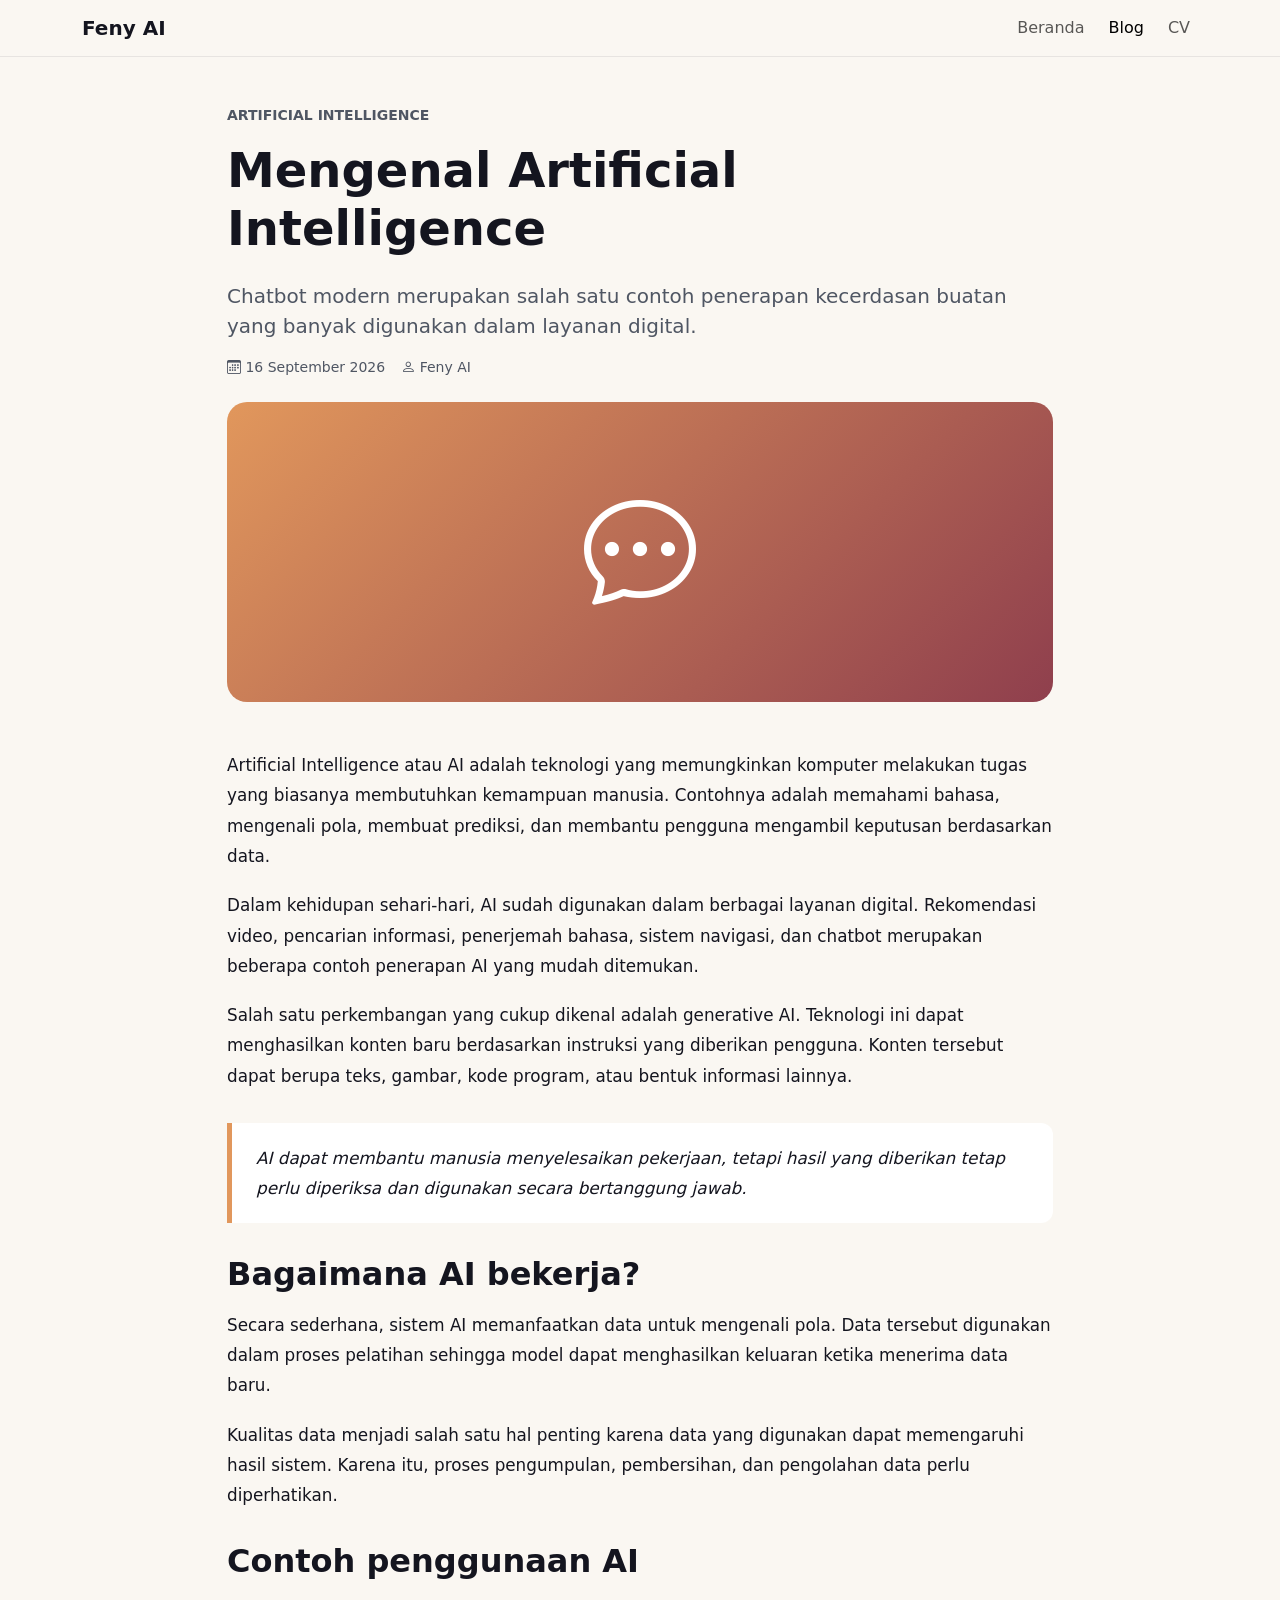
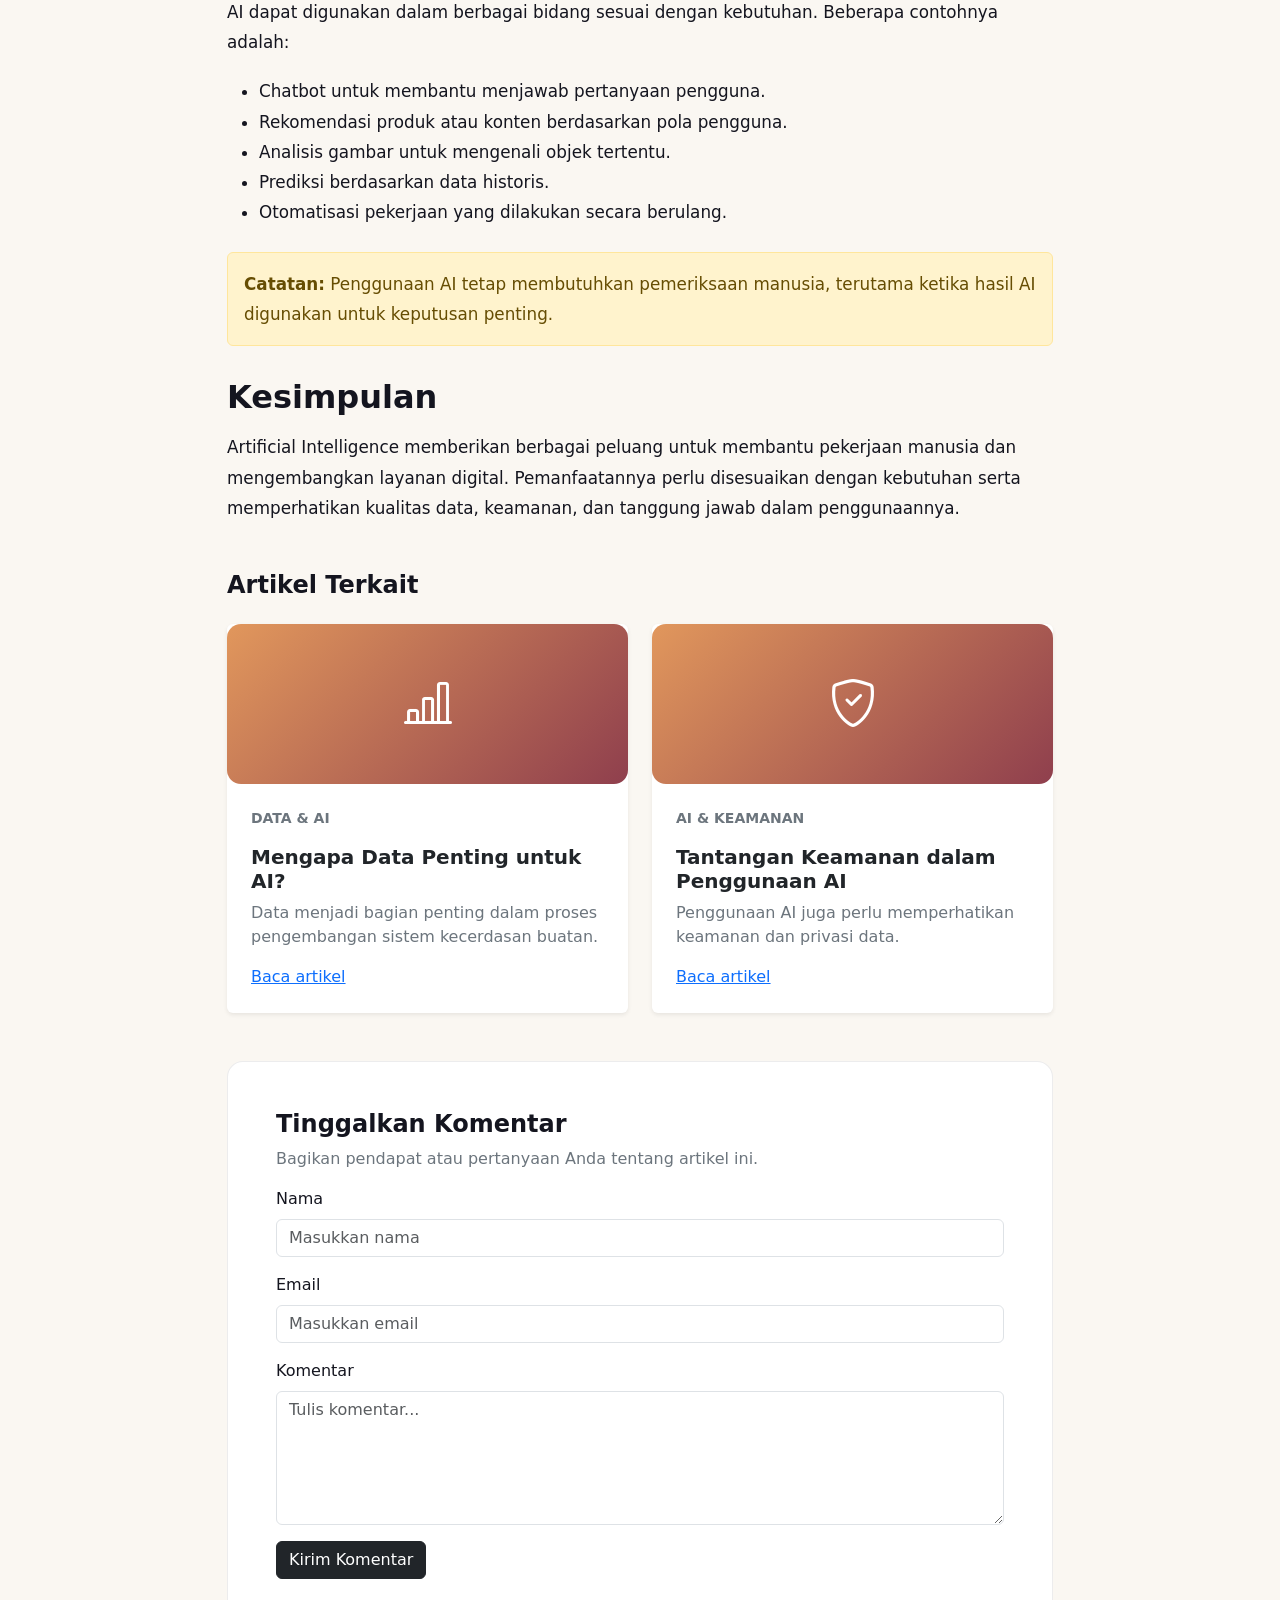
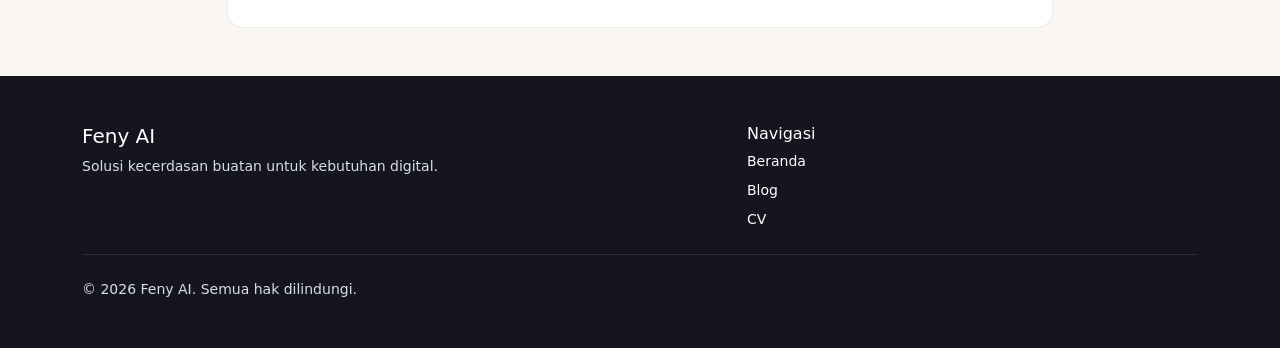
==== commit de040cef: "halo" ====
--- a/blog-detail.html
+++ b/blog-detail.html
@@ -1,183 +1,109 @@
 <!DOCTYPE html>
 <html lang="id">
 <head>
-  <meta charset="UTF-8" />
-  <meta name="viewport" content="width=device-width, initial-scale=1.0" />
-
-  <title>Mengapa Chatbot Anda Perlu Lebih dari Sekadar Skrip — Feny AI</title>
-
-  <meta
-    name="description"
-    content="Memahami mengapa chatbot modern membutuhkan AI dan pemahaman konteks, bukan hanya skrip percakapan."
-  />
+  <meta charset="UTF-8">
+  <meta name="viewport" content="width=device-width, initial-scale=1.0">
+
+  <title>Artificial Intelligence | Feny AI</title>
 
   <!-- Bootstrap 5 -->
   <link
     href="https://cdn.jsdelivr.net/npm/bootstrap@5.3.3/dist/css/bootstrap.min.css"
     rel="stylesheet"
-  />
+  >
 
   <!-- Bootstrap Icons -->
   <link
     rel="stylesheet"
     href="https://cdn.jsdelivr.net/npm/bootstrap-icons@1.11.3/font/bootstrap-icons.min.css"
-  />
-
-  <!-- Google Fonts -->
-  <link rel="preconnect" href="https://fonts.googleapis.com" />
-  <link
-    href="https://fonts.googleapis.com/css2?family=Fraunces:wght@500;600;700&family=Inter:wght@400;500;600&display=swap"
-    rel="stylesheet"
-  />
+  >
 
   <style>
     :root {
       --ak-ink: #14151f;
       --ak-amber: #e1975c;
-
-      /* Warna dibuat lebih gelap agar kontras lebih baik */
       --ak-amber-deep: #7a4a1e;
       --ak-rose: #8f3f4d;
-
       --ak-cream: #faf7f2;
+      --ak-muted: #4f5663;
+      --ak-light: #d9dde8;
     }
 
     body {
-      font-family: "Inter", sans-serif;
       background-color: var(--ak-cream);
       color: var(--ak-ink);
-      line-height: 1.7;
-    }
-
-    h1,
-    h2,
-    h3,
-    h4,
-    h5,
-    h6 {
-      font-family: "Fraunces", Georgia, serif;
-    }
-
-    /* ===================== NAVBAR ===================== */
+    }
 
     .blog-navbar {
       background-color: rgba(250, 247, 242, 0.96);
       border-bottom: 1px solid rgba(20, 21, 31, 0.08);
     }
 
-    .brand-mark {
-      width: 34px;
-      height: 34px;
-      display: inline-flex;
+    .brand {
+      color: var(--ak-ink);
+      font-weight: 700;
+      text-decoration: none;
+    }
+
+    .brand:hover {
+      color: var(--ak-amber-deep);
+    }
+
+    .article-container {
+      max-width: 850px;
+    }
+
+    .article-header .text-secondary {
+      color: var(--ak-muted) !important;
+    }
+
+    .cover-detail {
+      min-height: 300px;
+      border-radius: 20px;
+      display: flex;
       align-items: center;
       justify-content: center;
-      border-radius: 50%;
+
       background: linear-gradient(
         135deg,
         var(--ak-amber),
         var(--ak-rose)
       );
+
       color: #ffffff;
-      font-weight: 600;
-      margin-right: 8px;
-    }
-
-    .blog-link {
-      color: #0056b3 !important;
-      text-decoration: none;
-    }
-
-    .blog-link:hover {
-      color: #003d80 !important;
-    }
-
-    .contact-link {
-      color: #005f73;
-    }
-
-    .contact-link:hover {
-      color: #003f4d;
-    }
-
-    /* ===================== ARTICLE ===================== */
-
-    .article-container {
-      max-width: 800px;
-    }
-
-    .article-header {
-      padding-top: 4rem;
-      padding-bottom: 2rem;
-    }
-
-    .article-meta {
-      color: #5b6478;
-      font-size: 0.9rem;
-    }
-
-    .cover-detail {
-      min-height: 300px;
-      border-radius: 28px;
-      display: flex;
-      align-items: center;
-      justify-content: center;
-
-      background: linear-gradient(
-        135deg,
-        var(--ak-amber),
-        var(--ak-rose)
-      );
-
-      color: #ffffff;
-      font-size: 5rem;
-      margin-bottom: 2.5rem;
-    }
-
-    .post-body {
+      overflow: hidden;
+    }
+
+    .cover-detail i {
+      font-size: 7rem;
+    }
+
+    .article-content {
+      line-height: 1.8;
       font-size: 1.05rem;
     }
 
-    .post-body p {
-      margin-bottom: 1.5rem;
-      color: #3f4655;
-    }
-
-    .post-body h2 {
-      margin-top: 2.5rem;
+    .article-content h2 {
+      margin-top: 2rem;
       margin-bottom: 1rem;
-      color: var(--ak-ink);
-    }
-
-    .post-body ul {
-      padding-left: 1.5rem;
-      margin-bottom: 1.5rem;
-    }
-
-    .post-body li {
-      margin-bottom: 0.6rem;
-      color: #3f4655;
-    }
-
-    .ak-quote {
+      font-weight: 700;
+    }
+
+    .article-content p {
+      margin-bottom: 1.2rem;
+    }
+
+    .article-content blockquote {
       margin: 2rem 0;
-      padding: 1.5rem 1.8rem;
-      border-left: 5px solid var(--ak-amber-deep);
+      padding: 1.25rem 1.5rem;
+      border-left: 5px solid var(--ak-amber);
       background-color: #ffffff;
-      border-radius: 0 14px 14px 0;
-      color: #3f4655;
+      border-radius: 0 12px 12px 0;
+    }
+
+    .article-content blockquote p {
+      margin-bottom: 0;
       font-style: italic;
-    }
-
-    /* ===================== ALERT ===================== */
-
-    .article-alert {
-      border-left: 4px solid var(--ak-amber-deep);
-    }
-
-    /* ===================== RELATED ARTICLE ===================== */
-
-    .related-section {
-      margin-top: 4rem;
     }
 
     .related-cover {
@@ -194,48 +120,36 @@
       );
 
       color: #ffffff;
-      font-size: 2.5rem;
-    }
-
-    /* ===================== COMMENT ===================== */
+    }
+
+    .related-cover i {
+      font-size: 3rem;
+    }
 
     .comment-form {
       background-color: #ffffff;
-      border-radius: 14px;
+      border-radius: 16px;
       border: 1px solid rgba(20, 21, 31, 0.08);
     }
-
-    .comment-avatar {
-      width: 42px;
-      height: 42px;
-      border-radius: 50%;
-      display: flex;
-      align-items: center;
-      justify-content: center;
-
-      background: linear-gradient(
-        135deg,
-        var(--ak-amber),
-        var(--ak-rose)
-      );
-
-      color: #ffffff;
-      font-weight: 600;
-    }
-
-    /* ===================== FOOTER ===================== */
 
     .site-footer {
       background-color: var(--ak-ink);
-      color: var(--ak-cream);
-    }
-
-    .site-footer a {
-      color: #d9dde8;
+    }
+
+    .site-footer .text-secondary {
+      color: var(--ak-light) !important;
+    }
+
+    .footer-link {
+      color: #ffffff;
       text-decoration: none;
     }
 
-    .site-footer a:hover {
+    .footer-link:hover {
+      color: #f0c9a7;
+    }
+
+    .footer-title {
       color: #ffffff;
     }
   </style>
@@ -243,16 +157,11 @@
 
 <body>
 
-  <!-- ===================== NAVBAR ===================== -->
-
+  <!-- Navbar -->
   <nav class="navbar navbar-expand-lg blog-navbar sticky-top">
-    <div class="container py-2">
-
-      <a
-        class="navbar-brand d-flex align-items-center fw-semibold"
-        href="index.html"
-      >
-        <span class="brand-mark" aria-hidden="true">F</span>
+    <div class="container">
+
+      <a class="navbar-brand brand" href="index.html">
         Feny AI
       </a>
 
@@ -260,449 +169,415 @@
         class="navbar-toggler"
         type="button"
         data-bs-toggle="collapse"
-        data-bs-target="#navbarBlogDetail"
-        aria-controls="navbarBlogDetail"
+        data-bs-target="#mainNavbar"
+        aria-controls="mainNavbar"
         aria-expanded="false"
         aria-label="Buka navigasi"
       >
         <span class="navbar-toggler-icon"></span>
       </button>
 
-      <div
-        class="collapse navbar-collapse"
-        id="navbarBlogDetail"
-      >
-
+      <div class="collapse navbar-collapse" id="mainNavbar">
         <ul class="navbar-nav ms-auto align-items-lg-center gap-lg-2">
 
           <li class="nav-item">
+            <a class="nav-link" href="index.html">
+              Beranda
+            </a>
+          </li>
+
+          <li class="nav-item">
+            <a class="nav-link active" href="blog.html">
+              Blog
+            </a>
+          </li>
+
+          <li class="nav-item">
+            <a class="nav-link" href="cv.html">
+              CV
+            </a>
+          </li>
+
+        </ul>
+      </div>
+    </div>
+  </nav>
+
+
+  <!-- Artikel -->
+  <main class="container article-container py-5">
+
+    <header class="article-header">
+
+      <p class="small text-uppercase fw-semibold text-secondary">
+        Artificial Intelligence
+      </p>
+
+      <h1 class="display-5 fw-bold mt-2">
+        Mengenal Artificial Intelligence
+      </h1>
+
+      <p class="lead mt-4 text-secondary">
+        Chatbot modern merupakan salah satu contoh penerapan
+        kecerdasan buatan yang banyak digunakan dalam layanan digital.
+      </p>
+
+      <div class="d-flex flex-wrap gap-3 small text-secondary mt-3">
+        <span>
+          <i class="bi bi-calendar3"></i>
+          16 September 2026
+        </span>
+
+        <span>
+          <i class="bi bi-person"></i>
+          Feny AI
+        </span>
+      </div>
+
+    </header>
+
+
+    <!-- Cover -->
+    <div
+      class="cover-detail mt-4"
+      aria-hidden="true"
+    >
+      <i
+        class="bi bi-chat-dots"
+        aria-hidden="true"
+      ></i>
+    </div>
+
+
+    <!-- Isi artikel -->
+    <article class="article-content mt-5">
+
+      <p>
+        Artificial Intelligence atau AI adalah teknologi yang
+        memungkinkan komputer melakukan tugas yang biasanya
+        membutuhkan kemampuan manusia. Contohnya adalah memahami
+        bahasa, mengenali pola, membuat prediksi, dan membantu
+        pengguna mengambil keputusan berdasarkan data.
+      </p>
+
+      <p>
+        Dalam kehidupan sehari-hari, AI sudah digunakan dalam
+        berbagai layanan digital. Rekomendasi video, pencarian
+        informasi, penerjemah bahasa, sistem navigasi, dan chatbot
+        merupakan beberapa contoh penerapan AI yang mudah ditemukan.
+      </p>
+
+      <p>
+        Salah satu perkembangan yang cukup dikenal adalah
+        generative AI. Teknologi ini dapat menghasilkan konten
+        baru berdasarkan instruksi yang diberikan pengguna.
+        Konten tersebut dapat berupa teks, gambar, kode program,
+        atau bentuk informasi lainnya.
+      </p>
+
+
+      <blockquote>
+        <p>
+          AI dapat membantu manusia menyelesaikan pekerjaan,
+          tetapi hasil yang diberikan tetap perlu diperiksa
+          dan digunakan secara bertanggung jawab.
+        </p>
+      </blockquote>
+
+
+      <h2>
+        Bagaimana AI bekerja?
+      </h2>
+
+      <p>
+        Secara sederhana, sistem AI memanfaatkan data untuk
+        mengenali pola. Data tersebut digunakan dalam proses
+        pelatihan sehingga model dapat menghasilkan keluaran
+        ketika menerima data baru.
+      </p>
+
+      <p>
+        Kualitas data menjadi salah satu hal penting karena
+        data yang digunakan dapat memengaruhi hasil sistem.
+        Karena itu, proses pengumpulan, pembersihan, dan
+        pengolahan data perlu diperhatikan.
+      </p>
+
+
+      <h2>
+        Contoh penggunaan AI
+      </h2>
+
+      <p>
+        AI dapat digunakan dalam berbagai bidang sesuai dengan
+        kebutuhan. Beberapa contohnya adalah:
+      </p>
+
+      <ul>
+        <li>Chatbot untuk membantu menjawab pertanyaan pengguna.</li>
+        <li>Rekomendasi produk atau konten berdasarkan pola pengguna.</li>
+        <li>Analisis gambar untuk mengenali objek tertentu.</li>
+        <li>Prediksi berdasarkan data historis.</li>
+        <li>Otomatisasi pekerjaan yang dilakukan secara berulang.</li>
+      </ul>
+
+
+      <!-- Alert -->
+      <div class="alert alert-warning mt-4" role="alert">
+        <strong>Catatan:</strong>
+        Penggunaan AI tetap membutuhkan pemeriksaan manusia,
+        terutama ketika hasil AI digunakan untuk keputusan penting.
+      </div>
+
+
+      <h2>
+        Kesimpulan
+      </h2>
+
+      <p>
+        Artificial Intelligence memberikan berbagai peluang
+        untuk membantu pekerjaan manusia dan mengembangkan
+        layanan digital. Pemanfaatannya perlu disesuaikan
+        dengan kebutuhan serta memperhatikan kualitas data,
+        keamanan, dan tanggung jawab dalam penggunaannya.
+      </p>
+
+    </article>
+
+
+    <!-- Artikel terkait -->
+    <section class="mt-5">
+
+      <h2 class="h4 fw-bold mb-4">
+        Artikel Terkait
+      </h2>
+
+      <div class="row g-4">
+
+        <div class="col-md-6">
+          <article class="card h-100 border-0 shadow-sm">
+
+            <div
+              class="related-cover"
+              aria-hidden="true"
+            >
+              <i class="bi bi-bar-chart-line"></i>
+            </div>
+
+            <div class="card-body p-4">
+
+              <p class="small text-uppercase text-secondary fw-semibold">
+                Data & AI
+              </p>
+
+              <h3 class="h5 fw-bold">
+                Mengapa Data Penting untuk AI?
+              </h3>
+
+              <p class="text-secondary">
+                Data menjadi bagian penting dalam proses
+                pengembangan sistem kecerdasan buatan.
+              </p>
+
+              <a
+                href="blog-detail.html"
+                class="stretched-link"
+              >
+                Baca artikel
+              </a>
+
+            </div>
+          </article>
+        </div>
+
+
+        <div class="col-md-6">
+          <article class="card h-100 border-0 shadow-sm">
+
+            <div
+              class="related-cover"
+              aria-hidden="true"
+            >
+              <i class="bi bi-shield-check"></i>
+            </div>
+
+            <div class="card-body p-4">
+
+              <p class="small text-uppercase text-secondary fw-semibold">
+                AI & Keamanan
+              </p>
+
+              <h3 class="h5 fw-bold">
+                Tantangan Keamanan dalam Penggunaan AI
+              </h3>
+
+              <p class="text-secondary">
+                Penggunaan AI juga perlu memperhatikan
+                keamanan dan privasi data.
+              </p>
+
+              <a
+                href="blog-detail.html"
+                class="stretched-link"
+              >
+                Baca artikel
+              </a>
+
+            </div>
+          </article>
+        </div>
+
+      </div>
+    </section>
+
+
+    <!-- Form komentar -->
+    <section class="comment-form p-4 p-md-5 mt-5">
+
+      <h2 class="h4 fw-bold">
+        Tinggalkan Komentar
+      </h2>
+
+      <p class="text-secondary">
+        Bagikan pendapat atau pertanyaan Anda tentang artikel ini.
+      </p>
+
+      <form>
+
+        <div class="mb-3">
+          <label
+            for="nama"
+            class="form-label"
+          >
+            Nama
+          </label>
+
+          <input
+            type="text"
+            class="form-control"
+            id="nama"
+            name="nama"
+            placeholder="Masukkan nama"
+            required
+          >
+        </div>
+
+
+        <div class="mb-3">
+          <label
+            for="email"
+            class="form-label"
+          >
+            Email
+          </label>
+
+          <input
+            type="email"
+            class="form-control"
+            id="email"
+            name="email"
+            placeholder="Masukkan email"
+            required
+          >
+        </div>
+
+
+        <div class="mb-3">
+          <label
+            for="komentar"
+            class="form-label"
+          >
+            Komentar
+          </label>
+
+          <textarea
+            class="form-control"
+            id="komentar"
+            name="komentar"
+            rows="5"
+            placeholder="Tulis komentar..."
+            required
+          ></textarea>
+        </div>
+
+
+        <button
+          type="submit"
+          class="btn btn-dark"
+        >
+          Kirim Komentar
+        </button>
+
+      </form>
+
+    </section>
+
+  </main>
+
+
+  <!-- Footer -->
+  <footer class="site-footer py-5">
+
+    <div class="container">
+
+      <div class="row g-4">
+
+        <div class="col-md-7">
+
+          <h2 class="h5 footer-title">
+            Feny AI
+          </h2>
+
+          <p class="small text-secondary mb-0 mt-2">
+            Solusi kecerdasan buatan untuk kebutuhan digital.
+          </p>
+
+        </div>
+
+
+        <div class="col-md-5">
+
+          <h2 class="h6 footer-title">
+            Navigasi
+          </h2>
+
+          <p class="small mb-0">
             <a
-              class="nav-link"
               href="index.html"
+              class="footer-link"
             >
               Beranda
             </a>
-          </li>
-
-          <li class="nav-item">
+          </p>
+
+          <p class="small mb-0 mt-2">
             <a
-              class="nav-link blog-link"
               href="blog.html"
-              aria-current="page"
+              class="footer-link"
             >
               Blog
             </a>
-          </li>
-
-          <li class="nav-item">
+          </p>
+
+          <p class="small mb-0 mt-2">
             <a
-              class="nav-link"
               href="cv.html"
+              class="footer-link"
             >
               CV
             </a>
-          </li>
-
-        </ul>
+          </p>
+
+        </div>
 
       </div>
-    </div>
-  </nav>
-
-
-  <!-- ===================== MAIN ARTICLE ===================== -->
-
-  <main>
-
-    <article class="container article-container">
-
-      <!-- ===================== ARTICLE HEADER ===================== -->
-
-      <header class="article-header">
-
-        <p class="article-meta mb-3">
-          AI &middot; 10 September 2026
-        </p>
-
-        <h1 class="display-5 fw-semibold">
-          Mengapa Chatbot Anda Perlu Lebih dari Sekadar Skrip
-        </h1>
-
-        <p class="lead mt-4 text-secondary">
-          Chatbot modern tidak hanya bertugas memberikan jawaban berdasarkan
-          kata kunci. Dengan bantuan AI, chatbot dapat memahami konteks dan
-          memberikan respons yang lebih sesuai dengan kebutuhan pengguna.
-        </p>
-
-      </header>
-
-
-      <!-- ===================== COVER ===================== -->
-
-      <div
-        class="cover-detail"
-        aria-label="Ilustrasi chatbot dan kecerdasan buatan"
-      >
-        <i
-          class="bi bi-chat-dots"
-          aria-hidden="true"
-        ></i>
-      </div>
-
-
-      <!-- ===================== ARTICLE CONTENT ===================== -->
-
-      <div class="post-body">
-
-        <p>
-          Banyak chatbot sederhana bekerja menggunakan aturan atau skrip
-          yang sudah ditentukan sebelumnya. Ketika pengguna memberikan
-          pertanyaan yang sesuai dengan pola yang tersedia, sistem akan
-          memberikan jawaban yang sudah disiapkan.
-        </p>
-
-        <p>
-          Pendekatan tersebut memang dapat digunakan untuk kebutuhan
-          sederhana. Namun, masalah muncul ketika pengguna memberikan
-          pertanyaan dengan cara yang berbeda dari pola yang telah dibuat.
-          Chatbot dapat kesulitan memahami maksud pengguna dan akhirnya
-          memberikan jawaban yang kurang sesuai.
-        </p>
-
-        <p>
-          Dengan teknologi AI, chatbot dapat dikembangkan agar mampu
-          memahami konteks percakapan. Sistem tidak hanya melihat satu
-          kata atau kalimat, tetapi dapat menggunakan informasi dari
-          percakapan sebelumnya untuk menghasilkan respons yang lebih
-          relevan.
-        </p>
-
-
-        <!-- ===================== QUOTE ===================== -->
-
-        <blockquote class="ak-quote">
-          Chatbot yang baik bukan hanya mampu menjawab pertanyaan,
-          tetapi juga mampu memahami kebutuhan pengguna.
-        </blockquote>
-
-
-        <!-- ===================== SECTION ===================== -->
-
-        <h2>
-          Apa yang Membuat Chatbot Berbasis AI Berbeda?
-        </h2>
-
-        <p>
-          Perbedaan utama terletak pada kemampuan sistem dalam memproses
-          bahasa dan memahami konteks. Chatbot berbasis AI dapat digunakan
-          untuk menangani percakapan yang lebih beragam dibandingkan
-          chatbot yang hanya mengandalkan skrip.
-        </p>
-
-        <p>
-          Dalam penerapannya, beberapa kemampuan yang dapat dikembangkan
-          antara lain:
-        </p>
-
-
-        <!-- ===================== LIST ===================== -->
-
-        <ul>
-          <li>
-            Memahami pertanyaan pengguna dengan variasi bahasa yang berbeda.
-          </li>
-
-          <li>
-            Menggunakan konteks percakapan untuk memberikan jawaban yang
-            lebih relevan.
-          </li>
-
-          <li>
-            Membantu mengotomatisasi pertanyaan yang sering muncul dari
-            pelanggan.
-          </li>
-        </ul>
-
-
-        <!-- ===================== ALERT ===================== -->
-
-        <div
-          class="alert alert-info article-alert"
-          role="note"
-        >
-          <strong>Catatan:</strong>
-          Penerapan AI tetap perlu disesuaikan dengan kebutuhan bisnis.
-          Tidak semua proses membutuhkan chatbot berbasis AI yang kompleks.
-        </div>
-
-
-        <!-- ===================== CONCLUSION ===================== -->
-
-        <h2>
-          Kesimpulan
-        </h2>
-
-        <p>
-          Chatbot dapat menjadi salah satu solusi untuk membantu bisnis
-          memberikan layanan kepada pelanggan. Namun, chatbot yang hanya
-          bergantung pada skrip memiliki keterbatasan ketika menghadapi
-          pertanyaan yang tidak sesuai dengan pola yang telah ditentukan.
-        </p>
-
-        <p>
-          Penggunaan AI dapat membantu chatbot memahami bahasa dan konteks
-          percakapan dengan lebih baik. Karena itu, pengembangan chatbot
-          sebaiknya dimulai dari kebutuhan pengguna dan masalah bisnis
-          yang ingin diselesaikan.
-        </p>
-
-      </div>
-
-
-      <!-- ===================== RELATED ARTICLES ===================== -->
-
-      <section
-        class="related-section"
-        aria-labelledby="related-title"
-      >
-
-        <h2
-          id="related-title"
-          class="h3 fw-semibold mb-4"
-        >
-          Artikel Terkait
-        </h2>
-
-        <div class="row g-4">
-
-          <!-- Related 1 -->
-          <div class="col-md-6">
-
-            <article class="card h-100 border-0 shadow-sm">
-
-              <div class="related-cover">
-                <i
-                  class="bi bi-cpu"
-                  aria-hidden="true"
-                ></i>
-              </div>
-
-              <div class="card-body p-4">
-
-                <p class="small text-secondary mb-2">
-                  AI &middot; 8 September 2026
-                </p>
-
-                <h3 class="h5">
-                  <a
-                    href="blog-detail.html"
-                    class="blog-link stretched-link fw-semibold"
-                  >
-                    AI untuk Bisnis Kecil: Mulai dari Mana?
-                  </a>
-                </h3>
-
-                <p class="text-secondary mb-0">
-                  Langkah awal menerapkan AI pada proses bisnis sederhana.
-                </p>
-
-              </div>
-
-            </article>
-
-          </div>
-
-
-          <!-- Related 2 -->
-          <div class="col-md-6">
-
-            <article class="card h-100 border-0 shadow-sm">
-
-              <div class="related-cover">
-                <i
-                  class="bi bi-eye"
-                  aria-hidden="true"
-                ></i>
-              </div>
-
-              <div class="card-body p-4">
-
-                <p class="small text-secondary mb-2">
-                  Computer Vision &middot; 5 September 2026
-                </p>
-
-                <h3 class="h5">
-                  <a
-                    href="blog-detail.html"
-                    class="blog-link stretched-link fw-semibold"
-                  >
-                    Computer Vision dan Masa Depan Industri
-                  </a>
-                </h3>
-
-                <p class="text-secondary mb-0">
-                  Mengenal penggunaan computer vision dalam proses industri.
-                </p>
-
-              </div>
-
-            </article>
-
-          </div>
-
-        </div>
-
-      </section>
-
-
-      <!-- ===================== COMMENT FORM ===================== -->
-
-      <section
-        class="my-5"
-        aria-labelledby="comment-title"
-      >
-
-        <h2
-          id="comment-title"
-          class="h3 fw-semibold mb-4"
-        >
-          Tinggalkan Komentar
-        </h2>
-
-        <form
-          class="comment-form p-4"
-          action="#"
-          method="post"
-        >
-
-          <div class="mb-3">
-            <label
-              for="nama"
-              class="form-label fw-medium"
-            >
-              Nama
-            </label>
-
-            <input
-              type="text"
-              id="nama"
-              name="nama"
-              class="form-control"
-              placeholder="Nama Anda"
-              required
-            />
-          </div>
-
-
-          <div class="mb-3">
-            <label
-              for="email"
-              class="form-label fw-medium"
-            >
-              Email
-            </label>
-
-            <input
-              type="email"
-              id="email"
-              name="email"
-              class="form-control"
-              placeholder="nama@email.com"
-              required
-            />
-          </div>
-
-
-          <div class="mb-3">
-            <label
-              for="komentar"
-              class="form-label fw-medium"
-            >
-              Komentar
-            </label>
-
-            <textarea
-              id="komentar"
-              name="komentar"
-              class="form-control"
-              rows="5"
-              placeholder="Tulis komentar Anda..."
-              required
-            ></textarea>
-          </div>
-
-
-          <button
-            type="submit"
-            class="btn btn-dark px-4"
-          >
-            Kirim Komentar
-          </button>
-
-        </form>
-
-      </section>
-
-    </article>
-
-  </main>
-
-
-  <!-- ===================== FOOTER ===================== -->
-
-  <footer class="site-footer mt-5">
-
-    <div class="container py-5">
-
-      <div class="row g-4 align-items-center">
-
-        <div class="col-md-6">
-
-          <div class="fs-5 fw-semibold">
-            Feny AI
-          </div>
-
-          <p class="small text-secondary mb-0 mt-2">
-            Solusi kecerdasan buatan untuk kebutuhan digital.
-          </p>
-
-        </div>
-
-
-        <div class="col-md-6">
-
-          <ul class="list-unstyled d-flex justify-content-md-end gap-4 mb-0">
-
-            <li>
-              <a href="index.html">
-                Beranda
-              </a>
-            </li>
-
-            <li>
-              <a href="blog.html">
-                Blog
-              </a>
-            </li>
-
-            <li>
-              <a href="cv.html">
-                CV
-              </a>
-            </li>
-
-          </ul>
-
-        </div>
-
-      </div>
-
-
-      <hr class="border-secondary my-4" />
+
+
+      <hr class="border-secondary my-4">
 
 
       <p class="small text-secondary mb-0">
-        &copy; 2026 Feny AI. Seluruh hak cipta dilindungi.
+        © 2026 Feny AI. Semua hak dilindungi.
       </p>
 
     </div>
